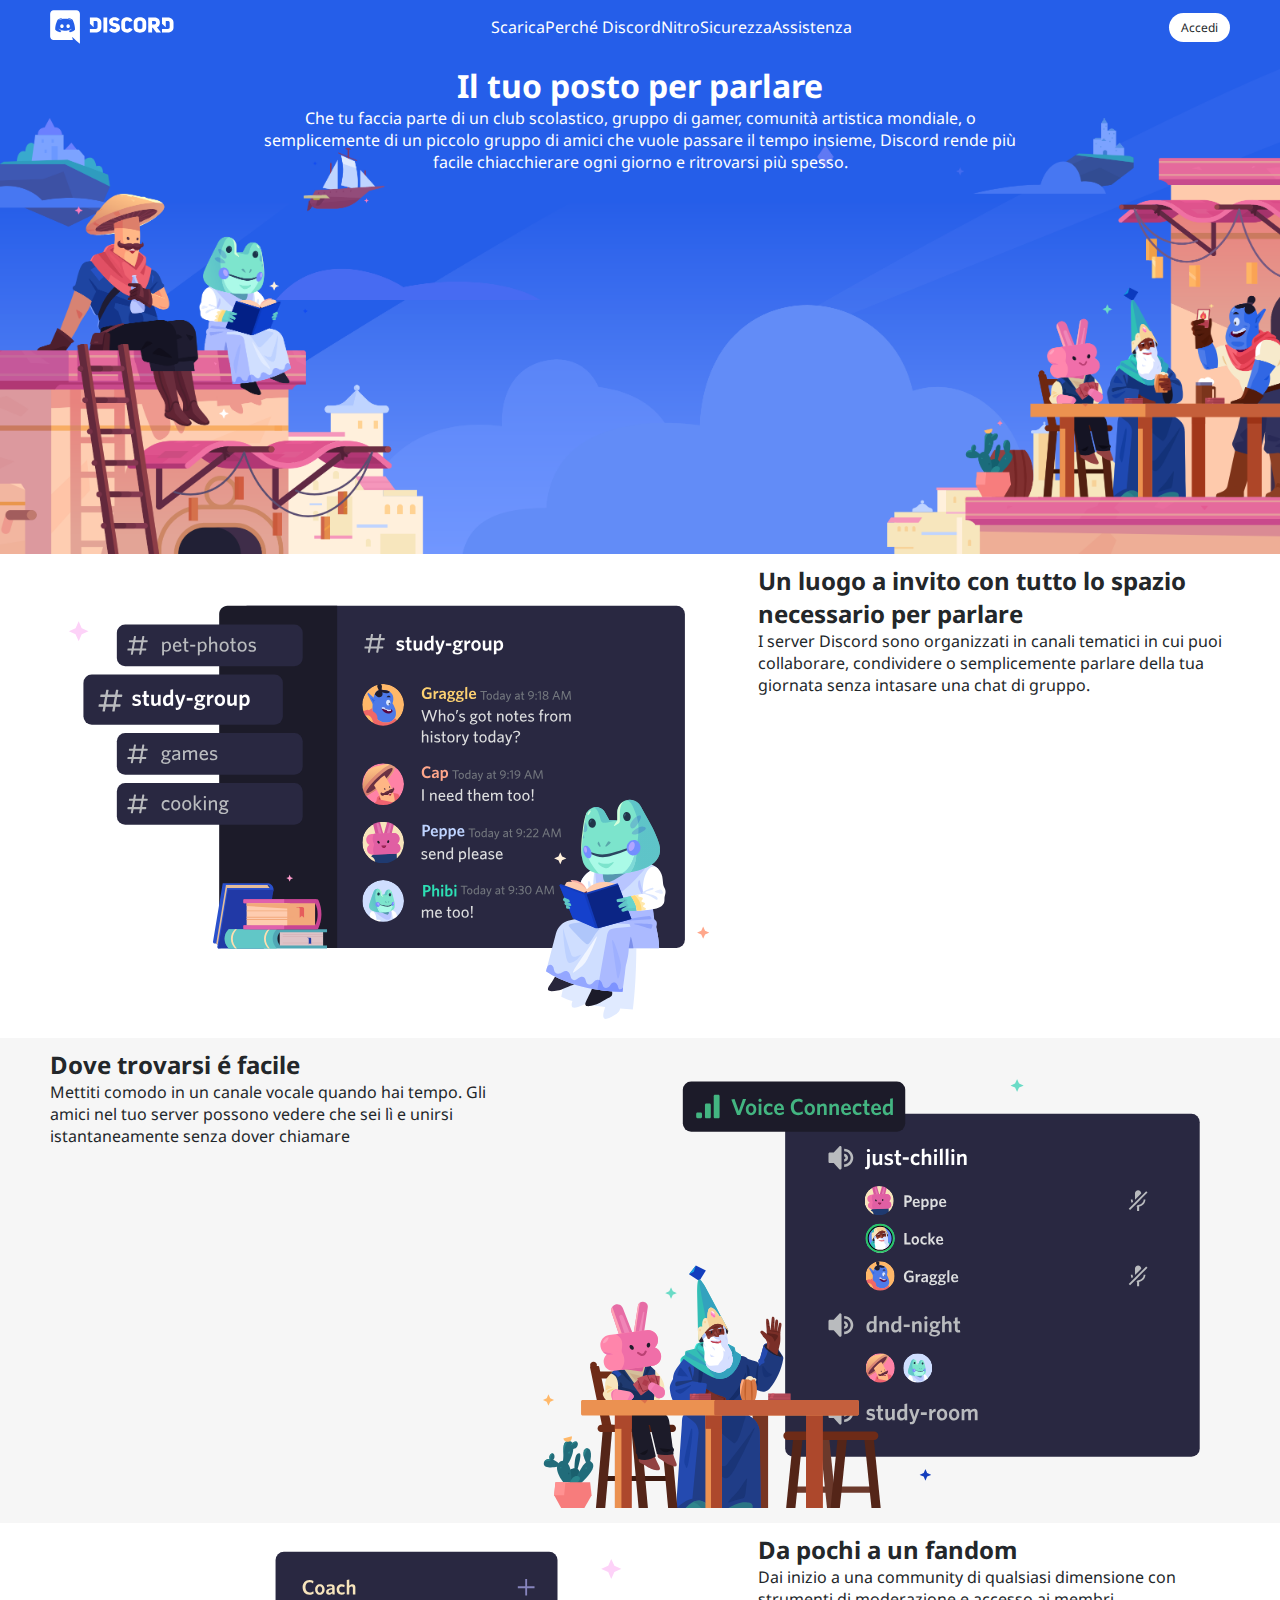
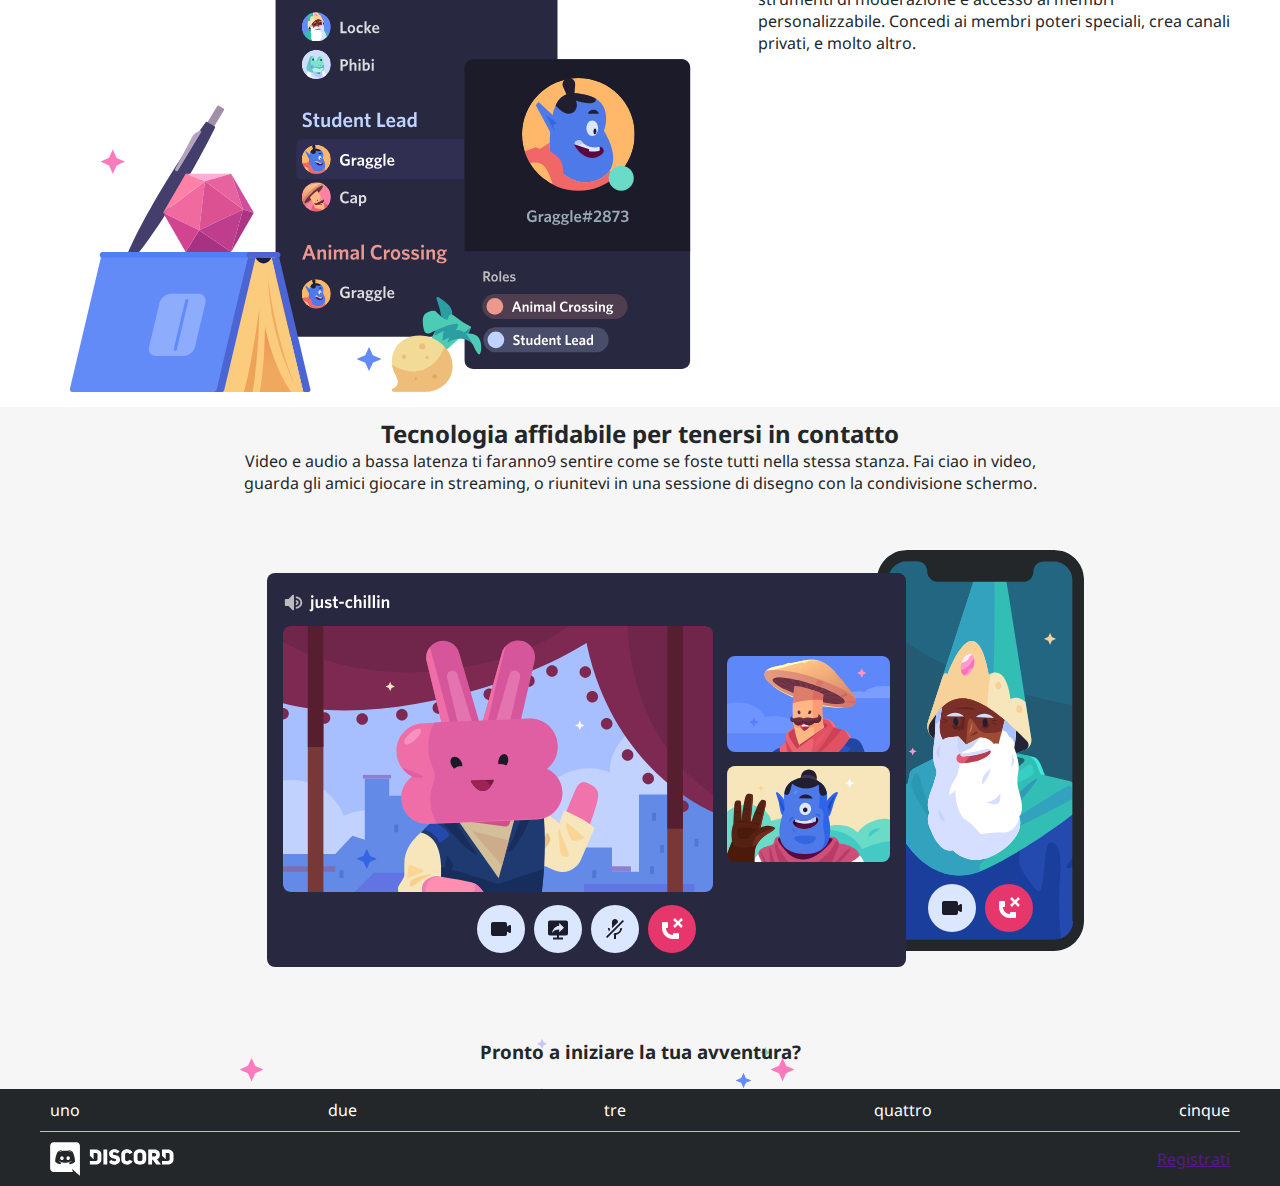
==== index.html @ a0ac1ced "update" ====
<!DOCTYPE html>
<html lang="en">

<head>
    <meta charset="UTF-8">
    <meta name="viewport" content="width=device-width, initial-scale=1.0">
    <link rel="stylesheet" href="">
    <link rel="preconnect" href="https://fonts.googleapis.com">
    <link rel="preconnect" href="https://fonts.gstatic.com" crossorigin>
    <link
        href="https://fonts.googleapis.com/css2?family=Noto+Sans:ital,wght@0,100;0,200;0,300;0,400;0,600;0,700;1,100;1,200;1,300;1,400;1,600;1,700&display=swap"
        rel="stylesheet">
    <link rel="stylesheet" href="https://cdnjs.cloudflare.com/ajax/libs/font-awesome/6.5.1/css/all.min.css"
        integrity="sha512-DTOQO9RWCH3ppGqcWaEA1BIZOC6xxalwEsw9c2QQeAIftl+Vegovlnee1c9QX4TctnWMn13TZye+giMm8e2LwA=="
        crossorigin="anonymous" referrerpolicy="no-referrer" />
    <link rel="stylesheet" href="css/style.css">
    <title>Discord</title>
</head>

<body>
    <header>
        <nav class="container d-flex space-between align-items-center">
            <img src="img/logo.svg" alt="Logo Discord">
            <ul class="d-flex">
                <li><a href="#">Scarica</a></li>
                <li><a href="#">Perché Discord</a></li>
                <li><a href="#">Nitro</a></li>
                <li><a href="#">Sicurezza</a></li>
                <li><a href="#">Assistenza</a></li>
            </ul>
            <a href="#" class="btn">Accedi</a>
        </nav>
        <div id="hero">
            <div class="container small-container">
                <h1>Il tuo posto per parlare</h1>
                <p>
                    Che tu faccia parte di un club scolastico, gruppo di gamer, comunità artistica mondiale, o
                    semplicemente di un piccolo gruppo di amici che vuole passare il tempo insieme, Discord rende più
                    facile chiacchierare ogni giorno e ritrovarsi più spesso.
                </p>
            </div>
        </div>
    </header>
    <main>
        <section id="feature">
            <div class="container d-flex">
                <div class="left">
                    <img src="img/item1.svg" alt="Feature">
                </div>
                <div class="right">
                    <h2>
                        Un luogo a invito con tutto lo spazio necessario per parlare
                    </h2>
                    <p>
                        I server Discord sono organizzati in canali tematici in cui puoi collaborare, condividere o
                        semplicemente parlare della tua giornata senza intasare una chat di gruppo.
                    </p>
                </div>
            </div>
        </section>
        <section id="channel" class="section-bg">
            <div class="container d-flex row-reverse">
                <div class="left">
                    <img src="img/item2.svg" alt="channel">
                </div>
                <div class="right">
                    <h2>
                        Dove trovarsi é facile
                    </h2>
                    <p>
                        Mettiti comodo in un canale vocale quando hai tempo. Gli amici nel tuo server possono vedere che
                        sei lì e unirsi istantaneamente senza dover chiamare
                    </p>
                </div>
            </div>
        </section>
        <section id="community">
            <div class="container d-flex">
                <div class="left">
                    <img src="img/item3.svg" alt="community">
                </div>
                <div class="right">
                    <h2>
                        Da pochi a un fandom
                    </h2>
                    <p>
                        Dai inizio a una community di qualsiasi dimensione con strumenti di moderazione e accesso ai
                        membri personalizzabile. Concedi ai membri poteri speciali, crea canali privati, e molto altro.
                    </p>
                </div>
            </div>
        </section>
        <section id="technology" class="section-bg">
            <div class="container">
                <div class="small-container">
                    <h2>
                        Tecnologia affidabile per tenersi in contatto
                    </h2>
                    <p>
                        Video e audio a bassa latenza ti faranno9 sentire come se foste tutti nella stessa stanza. Fai
                        ciao in video, guarda gli amici giocare in streaming, o riunitevi in una sessione di disegno con
                        la condivisione schermo.
                    </p>
                    <div class="small-container">
                        <img src="img/item4-big.svg" alt="technology">
                    </div>
                </div>
            </div>
        </section>
        <section id="call-to-action" class="section-bg">
            <div class="small-container">
                <h3 class="bg-stars">
                    Pronto a iniziare la tua avventura?
                </h3>
            </div>
        </section>
    </main>
    <footer>
        <div class="top container d-flex space-between">
            <div>uno</div>
            <div>due</div>
            <div>tre</div>
            <div>quattro</div>
            <div>cinque</div>
        </div>
        <div class="bottom container d-flex space-between align-items-center">
            <img src="img/logo.svg" alt="Logo Discord">
            <a href="">Registrati</a>
        </div>

    </footer>
</body>

</html>
---- css/style.css ----
/* Reset */
* {
    margin: 0;
    padding: 0;
    box-sizing: border-box;
}
ul {
    list-style: none;
}

/* general */
:root {
    --color-scondary: #ffffff;
	--color-primary: #23272a;
	--color-header-bg: #255ee9;
	--color-section-bg: #f6f6f6;
	--color-contrast: #aebbe7;
}
.debug {
    border: 2px solid black;
}
body {
    font-family: 'Noto Sans', sans-serif;
    background-color: var(--color-scondary);
    color: var(--color-primary);
}

/* header */
header {
    background-color: var(--color-header-bg);
    color: var(--color-scondary);
}
li a {
    color: var(--color-scondary);
    text-decoration: none;
}
#hero {
    background-image: url('../img/jumbo.png');
    min-height: 500px;
    background-size: cover;
}

/* main */
.section-bg {
    background-color: var(--color-section-bg);
}
.left {
    width: 60%;
}
.left img {
    width: 100%;
}
.right {
    width: 40%;
}
.bg-stars {
    background-image: url('../img/stars.svg');
    height: 50px;
    
}

/* footer */
footer {
    background-color: var(--color-primary);
    color: var(--color-scondary)
}
footer .top {
    border-bottom: 1px solid var(--color-contrast);
}

/* utility */
.container {
    max-width: 1200px;
    margin: 0 auto;
    padding: 10px;
}
.small-container {
    max-width: 800px;
    margin: 0 auto;
    text-align: center;
}
.d-flex {
    display: flex;
}
.row-reverse {
    flex-direction: row-reverse;
}
.space-between {
    justify-content: space-between;
}

.align-items-center {
    align-items: center;
    align-content: center;
}
a.btn {
    background-color: var(--color-scondary);
    padding: 6px 12px;
    border-radius: 20px;
    font-size: 12px;
    vertical-align: middle;
    text-decoration: none;
    color: var(--color-primary);
}
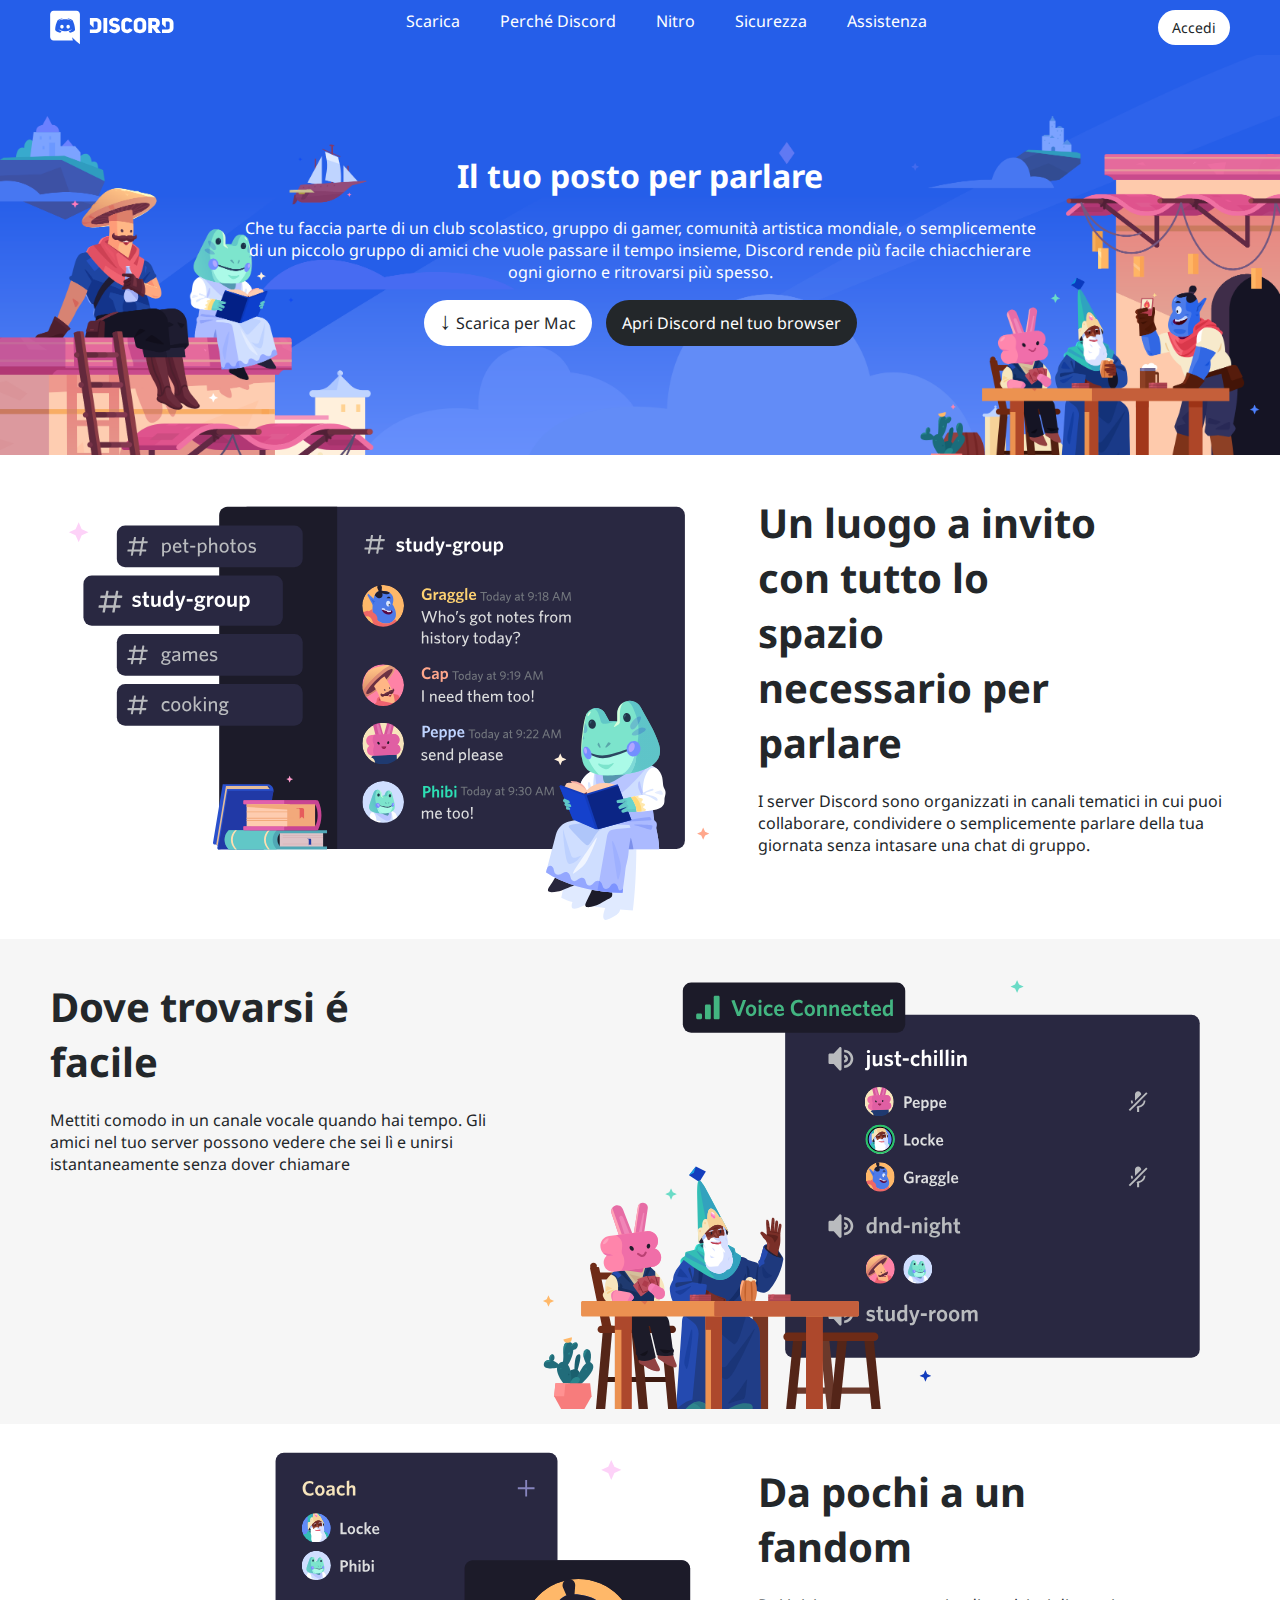
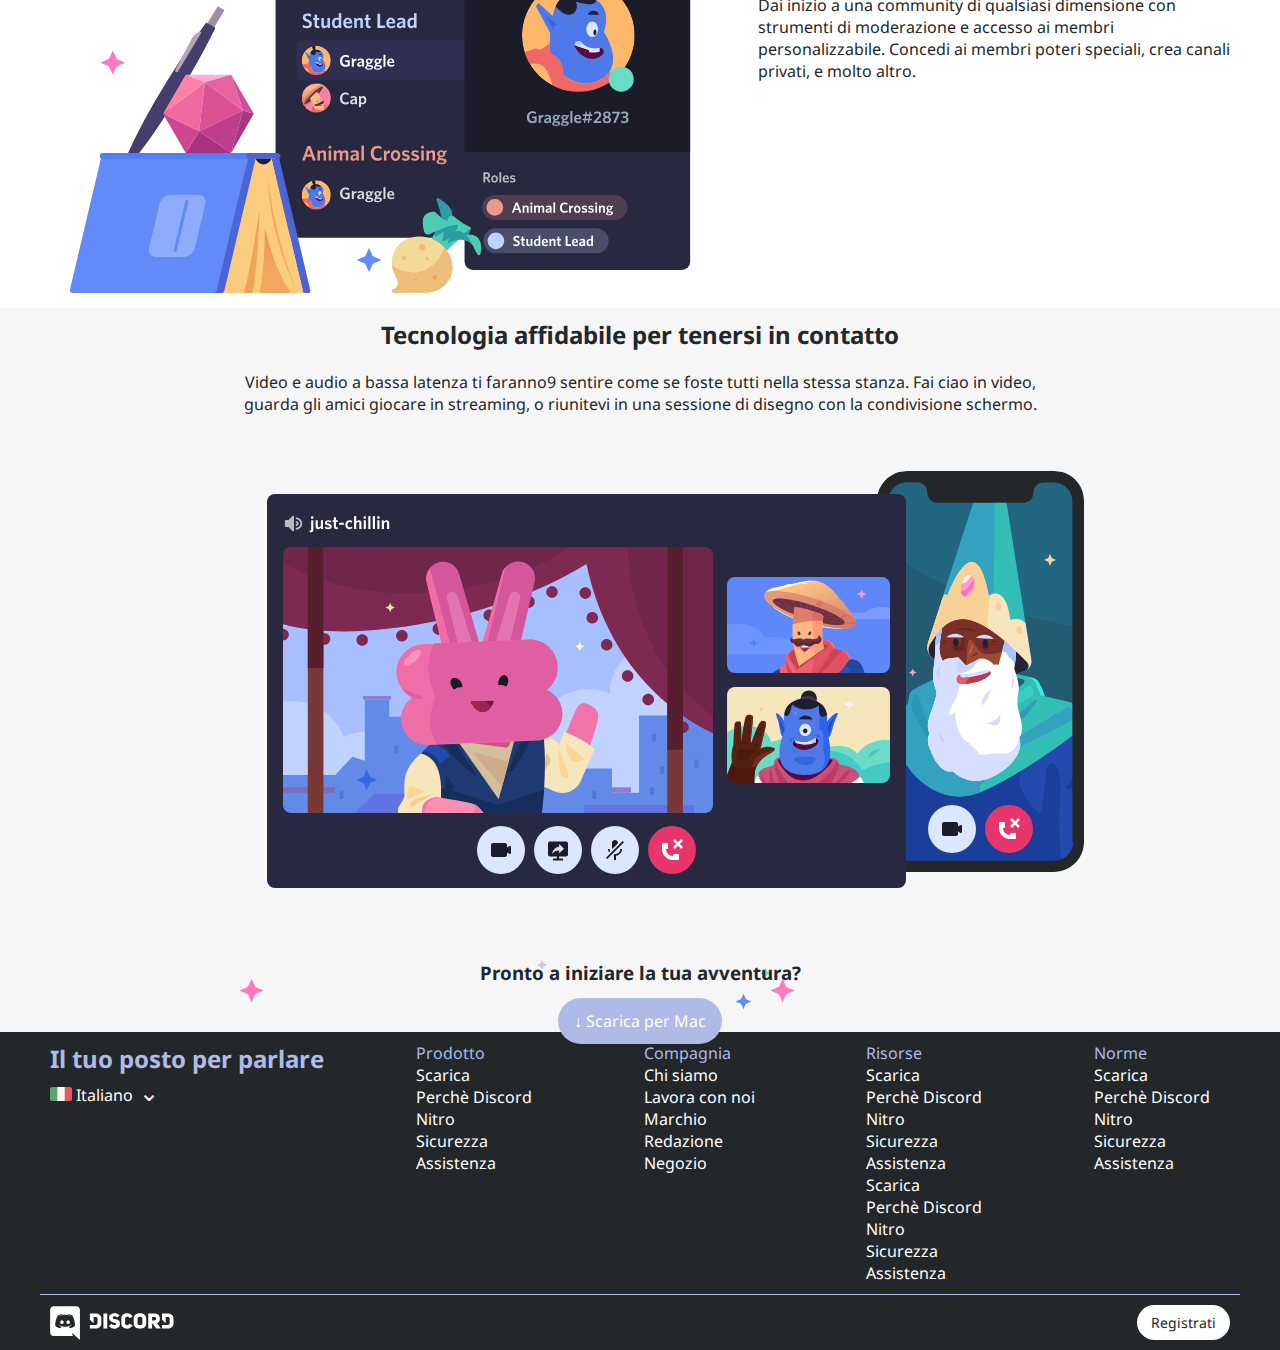
==== commit 9c8df8c7: "update" ====
--- a/index.html
+++ b/index.html
@@ -19,25 +19,39 @@
 
 <body>
     <header>
-        <nav class="container d-flex space-between align-items-center">
+        <nav class="container d-flex space-between">
             <img src="img/logo.svg" alt="Logo Discord">
             <ul class="d-flex">
-                <li><a href="#">Scarica</a></li>
-                <li><a href="#">Perché Discord</a></li>
-                <li><a href="#">Nitro</a></li>
-                <li><a href="#">Sicurezza</a></li>
-                <li><a href="#">Assistenza</a></li>
+                <li>
+                    <a href="#">Scarica</a>
+                </li>
+                <li>
+                    <a href="#">Perché Discord</a>
+                </li>
+                <li>
+                    <a href="#">Nitro</a>
+                </li>
+                <li>
+                    <a href="#">Sicurezza</a>
+                </li>
+                <li>
+                    <a href="#">Assistenza</a>
+                </li>
             </ul>
             <a href="#" class="btn">Accedi</a>
         </nav>
-        <div id="hero">
-            <div class="container small-container">
-                <h1>Il tuo posto per parlare</h1>
-                <p>
-                    Che tu faccia parte di un club scolastico, gruppo di gamer, comunità artistica mondiale, o
-                    semplicemente di un piccolo gruppo di amici che vuole passare il tempo insieme, Discord rende più
-                    facile chiacchierare ogni giorno e ritrovarsi più spesso.
-                </p>
+        <div id="hero" class="d-flex">
+            <div class="small-container align-items-center">
+                    <h1>Il tuo posto per parlare</h1>
+                    <p>
+                        Che tu faccia parte di un club scolastico, gruppo di gamer, comunità artistica mondiale, o
+                        semplicemente di un piccolo gruppo di amici che vuole passare il tempo insieme, Discord rende più
+                        facile chiacchierare ogni giorno e ritrovarsi più spesso.
+                    </p>
+                    <div class="d-pad">
+                        <a href="#" class="left-btn"> Scarica per Mac</a>
+                        <a href="#" class="right-btn">Apri Discord nel tuo browser</a>            
+                    </div>
             </div>
         </div>
     </header>
@@ -112,20 +126,125 @@
                 <h3 class="bg-stars">
                     Pronto a iniziare la tua avventura?
                 </h3>
+                <a href="#" class="bottom-btn"> Scarica per Mac</a>
             </div>
         </section>
     </main>
     <footer>
         <div class="top container d-flex space-between">
-            <div>uno</div>
-            <div>due</div>
-            <div>tre</div>
-            <div>quattro</div>
-            <div>cinque</div>
+            <div>
+                <h2 class="color-contrast">
+                    Il tuo posto per parlare
+                </h2>
+                    <img class="flag" src="img/ita.png" alt="Italian flag">
+                    <span id="list">Italiano</span>      
+            </div>
+            <div>
+                <ul>
+                    <li>
+                        <a class="color-contrast" href="#">Prodotto</a>
+                    </li>
+                    <li>
+                        <a href="#">Scarica</a>
+                    </li>
+                    <li>
+                        <a href="#">Perchè Discord</a>
+                    </li>
+                    <li>
+                        <a href="#">Nitro</a>
+                    </li>
+                    <li>
+                        <a href="#">Sicurezza</a>
+                    </li>
+                    <li>
+                        <a href="#">Assistenza</a>
+                    </li>
+                </ul>
+            </div>
+            <div>
+                <ul>
+                    <li>
+                        <a class="color-contrast" href="#">Compagnia</a>
+                    </li>
+                    <li>
+                        <a href="#">Chi siamo</a>
+                    </li>
+                    <li>
+                        <a href="#">Lavora con noi</a>
+                    </li>
+                    <li>
+                        <a href="#">Marchio</a>
+                    </li>
+                    <li>
+                        <a href="#">Redazione</a>
+                    </li>
+                    <li>
+                        <a href="#">Negozio</a>
+                    </li>
+                </ul>
+            </div>
+            <div>
+                <ul>
+                    <li>
+                        <a class="color-contrast" href="#">Risorse</a>
+                    </li>
+                    <li>
+                        <a href="#">Scarica</a>
+                    </li>
+                    <li>
+                        <a href="#">Perchè Discord</a>
+                    </li>
+                    <li>
+                        <a href="#">Nitro</a>
+                    </li>
+                    <li>
+                        <a href="#">Sicurezza</a>
+                    </li>
+                    <li>
+                        <a href="#">Assistenza</a>
+                    </li>
+                    <li>
+                        <a href="#">Scarica</a>
+                    </li>
+                    <li>
+                        <a href="#">Perchè Discord</a>
+                    </li>
+                    <li>
+                        <a href="#">Nitro</a>
+                    </li>
+                    <li>
+                        <a href="#">Sicurezza</a>
+                    </li>
+                    <li>
+                        <a href="#">Assistenza</a>
+                    </li>
+                </ul>
+            </div>
+            <div>
+                <ul>
+                    <li>
+                        <a class="color-contrast" href="#">Norme</a>
+                    </li>
+                    <li>
+                        <a href="#">Scarica</a>
+                    </li>
+                    <li>
+                        <a href="#">Perchè Discord</a>
+                    </li>
+                    <li>
+                        <a href="#">Nitro</a>
+                    </li>
+                    <li>
+                        <a href="#">Sicurezza</a>
+                    </li>
+                    <li>
+                        <a href="#">Assistenza</a>
+                    </li>
+            </div>
         </div>
         <div class="bottom container d-flex space-between align-items-center">
             <img src="img/logo.svg" alt="Logo Discord">
-            <a href="">Registrati</a>
+            <a href="#" class="btn">Registrati</a>
         </div>
 
     </footer>
--- a/css/style.css
+++ b/css/style.css
@@ -33,11 +33,15 @@
 li a {
     color: var(--color-scondary);
     text-decoration: none;
+    padding: 0 20px;
 }
 #hero {
     background-image: url('../img/jumbo.png');
-    min-height: 500px;
+    min-height: 400px;
     background-size: cover;
+}
+p {
+    padding-top: 20px;
 }
 
 /* main */
@@ -53,10 +57,16 @@
 .right {
     width: 40%;
 }
+.right h2 {
+    font-size: 40px;
+    padding: 30px 130px 0 0;
+}
+.right h2 p {
+    padding: 30px 130px 0 0;
+}
 .bg-stars {
     background-image: url('../img/stars.svg');
-    height: 50px;
-    
+    height: 50px;    
 }
 
 /* footer */
@@ -66,6 +76,14 @@
 }
 footer .top {
     border-bottom: 1px solid var(--color-contrast);
+}
+#list:after {
+    content: ' \2304';
+    font-size: 24px;
+}
+.flag {
+    height: 14px;
+    width: 22px;
 }
 
 /* utility */
@@ -88,17 +106,59 @@
 .space-between {
     justify-content: space-between;
 }
-
 .align-items-center {
     align-items: center;
     align-content: center;
 }
 a.btn {
     background-color: var(--color-scondary);
-    padding: 6px 12px;
-    border-radius: 20px;
-    font-size: 12px;
+    color: var(--color-primary);
+    padding: 8px 14px;
+    border-radius: 18px;
+    font-size: 14px;
     vertical-align: middle;
     text-decoration: none;
+}
+a.left-btn {
+    background-color: var(--color-scondary);
     color: var(--color-primary);
+    padding: 12px 16px;
+    border-radius: 24px;
+    text-decoration: none;   
+}
+.left-btn::before {
+    content: ' \2193';
+    font-size: 24px;
+  }
+a.right-btn {
+    background-color: var(--color-primary);
+    color: var(--color-scondary);
+    padding: 12px 16px;
+    border-radius: 24px;
+    text-decoration: none;
+}
+a.left-btn, a.right-btn {
+    margin: 0 5px;
+}
+a.bottom-btn {
+    background-color: var(--color-contrast);
+    color: var(--color-scondary);
+    padding: 12px 16px;
+    border-radius: 24px;
+    text-decoration: none;
+}
+.bottom-btn::before {
+    content: ' \2193';
+  }
+.d-pad {
+    padding: 20px;
+}
+.bottom-margin {
+    margin-bottom: 20px;
+}
+.color-contrast {
+    color: var(--color-contrast);
+}
+.bg-color-contrast {
+    background-color: var(--color-contrast);
 }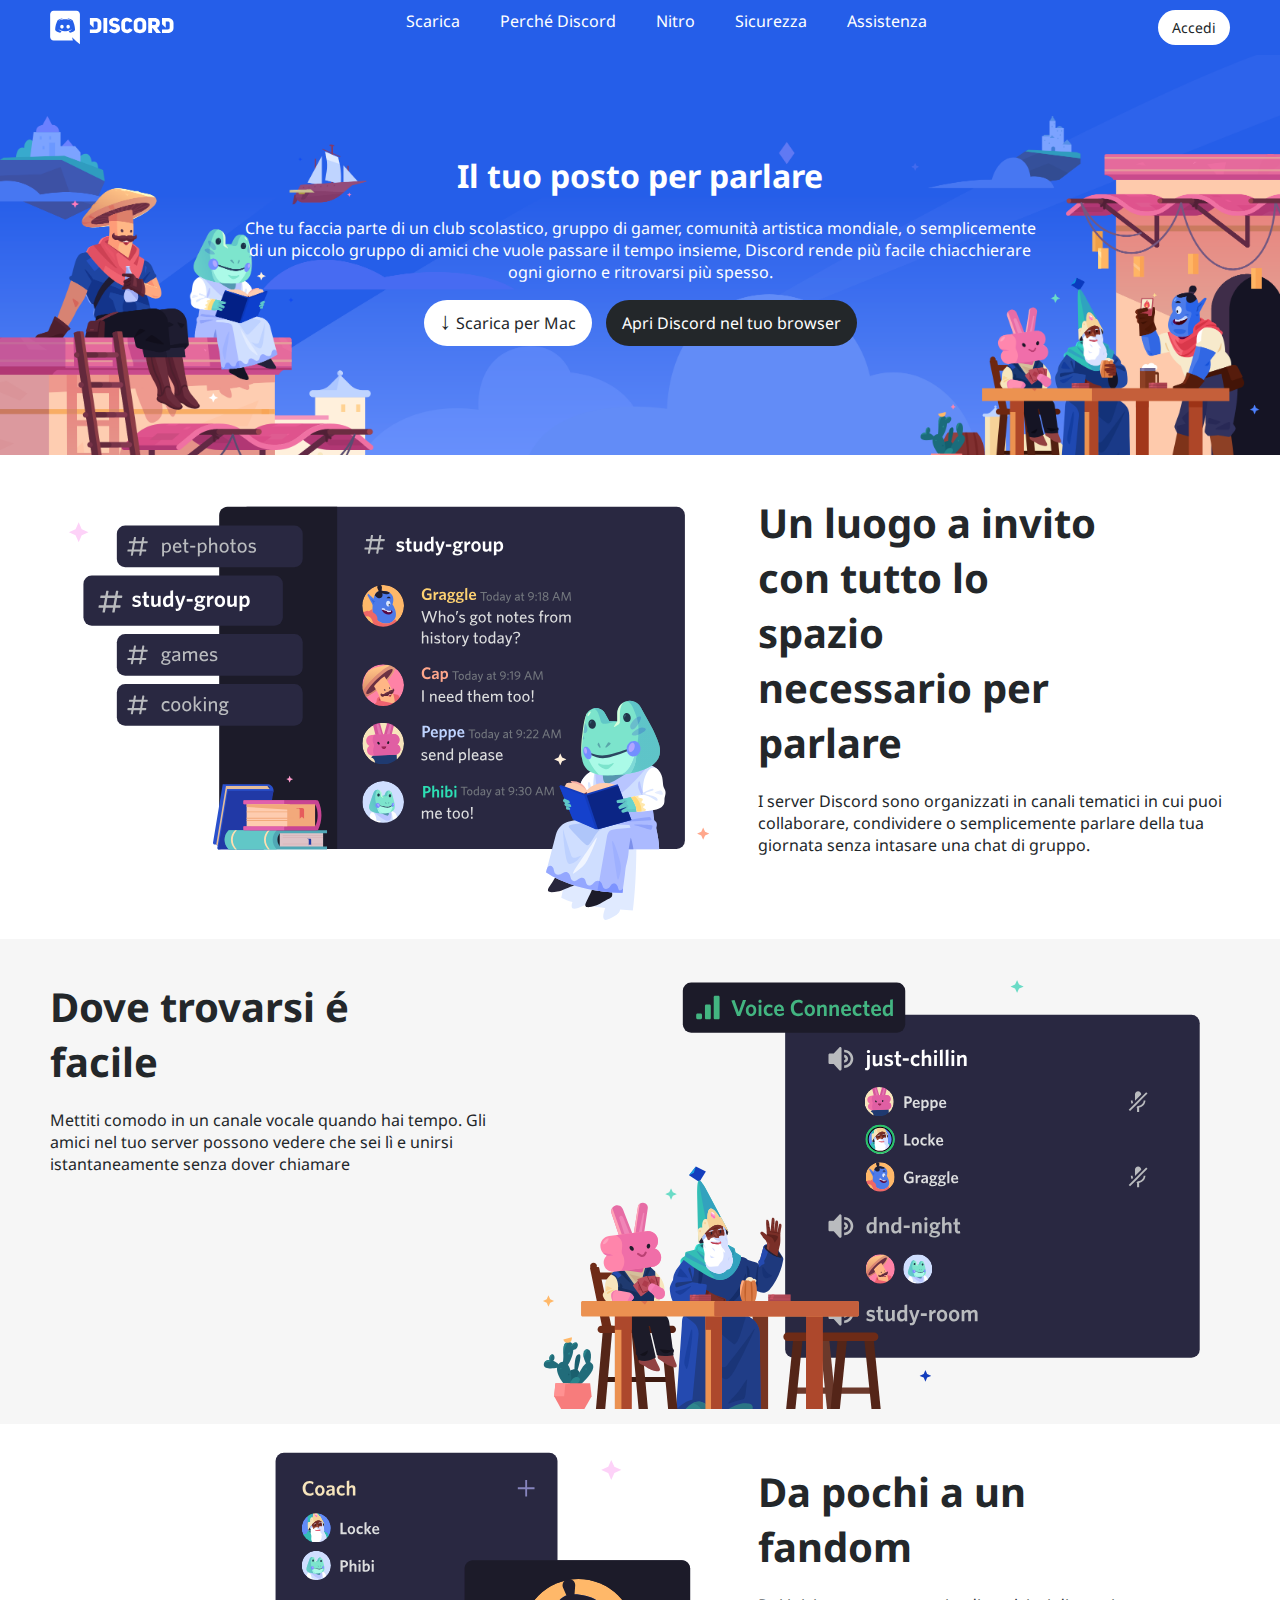
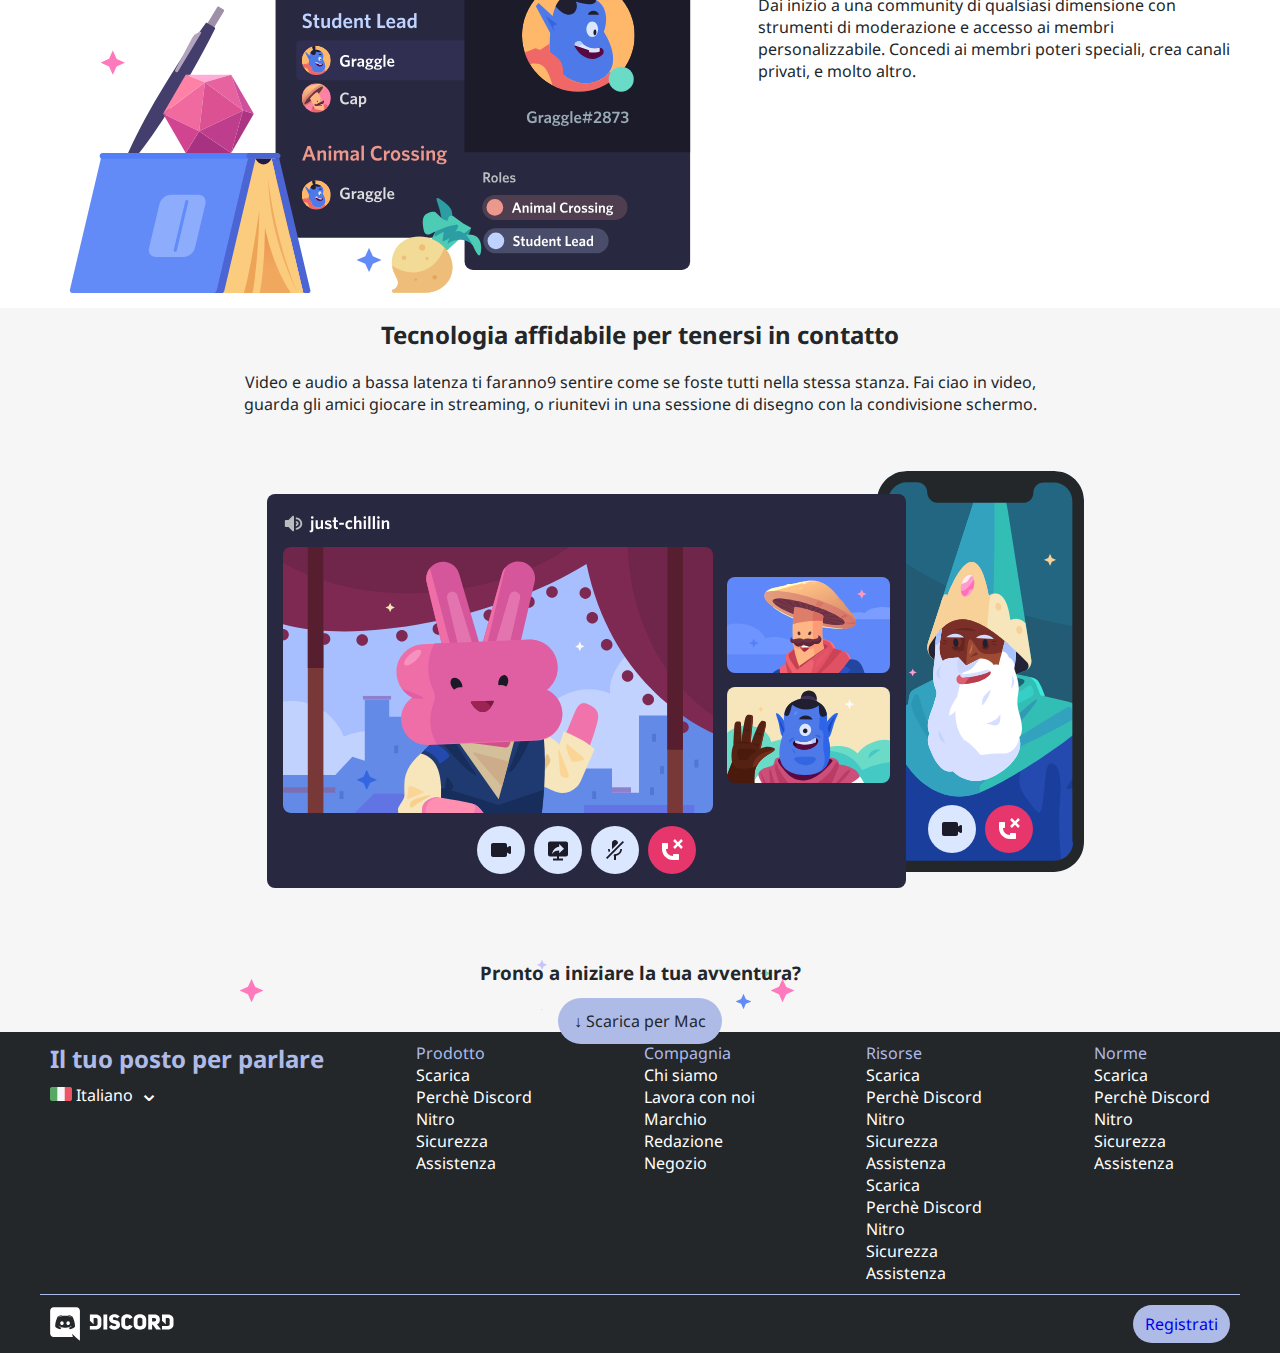
==== commit ecd01662: "update" ====
--- a/index.html
+++ b/index.html
@@ -244,7 +244,7 @@
         </div>
         <div class="bottom container d-flex space-between align-items-center">
             <img src="img/logo.svg" alt="Logo Discord">
-            <a href="#" class="btn">Registrati</a>
+            <a href="#" class="btn-bottom-right">Registrati</a>
         </div>
 
     </footer>
--- a/css/style.css
+++ b/css/style.css
@@ -10,7 +10,7 @@
 
 /* general */
 :root {
-    --color-scondary: #ffffff;
+    --color-secondary: #ffffff;
 	--color-primary: #23272a;
 	--color-header-bg: #255ee9;
 	--color-section-bg: #f6f6f6;
@@ -21,17 +21,17 @@
 }
 body {
     font-family: 'Noto Sans', sans-serif;
-    background-color: var(--color-scondary);
+    background-color: var(--color-secondary);
     color: var(--color-primary);
 }
 
 /* header */
 header {
     background-color: var(--color-header-bg);
-    color: var(--color-scondary);
+    color: var(--color-secondary);
 }
 li a {
-    color: var(--color-scondary);
+    color: var(--color-secondary);
     text-decoration: none;
     padding: 0 20px;
 }
@@ -72,7 +72,7 @@
 /* footer */
 footer {
     background-color: var(--color-primary);
-    color: var(--color-scondary)
+    color: var(--color-secondary)
 }
 footer .top {
     border-bottom: 1px solid var(--color-contrast);
@@ -111,16 +111,15 @@
     align-content: center;
 }
 a.btn {
-    background-color: var(--color-scondary);
+    background-color: var(--color-secondary);
     color: var(--color-primary);
     padding: 8px 14px;
     border-radius: 18px;
     font-size: 14px;
-    vertical-align: middle;
     text-decoration: none;
 }
 a.left-btn {
-    background-color: var(--color-scondary);
+    background-color: var(--color-secondary);
     color: var(--color-primary);
     padding: 12px 16px;
     border-radius: 24px;
@@ -153,12 +152,12 @@
 .d-pad {
     padding: 20px;
 }
-.bottom-margin {
-    margin-bottom: 20px;
-}
 .color-contrast {
     color: var(--color-contrast);
 }
-.bg-color-contrast {
+.btn-bottom-right {
     background-color: var(--color-contrast);
-}+    padding: 8px 12px;
+    border-radius: 20px;
+    text-decoration: none;
+}
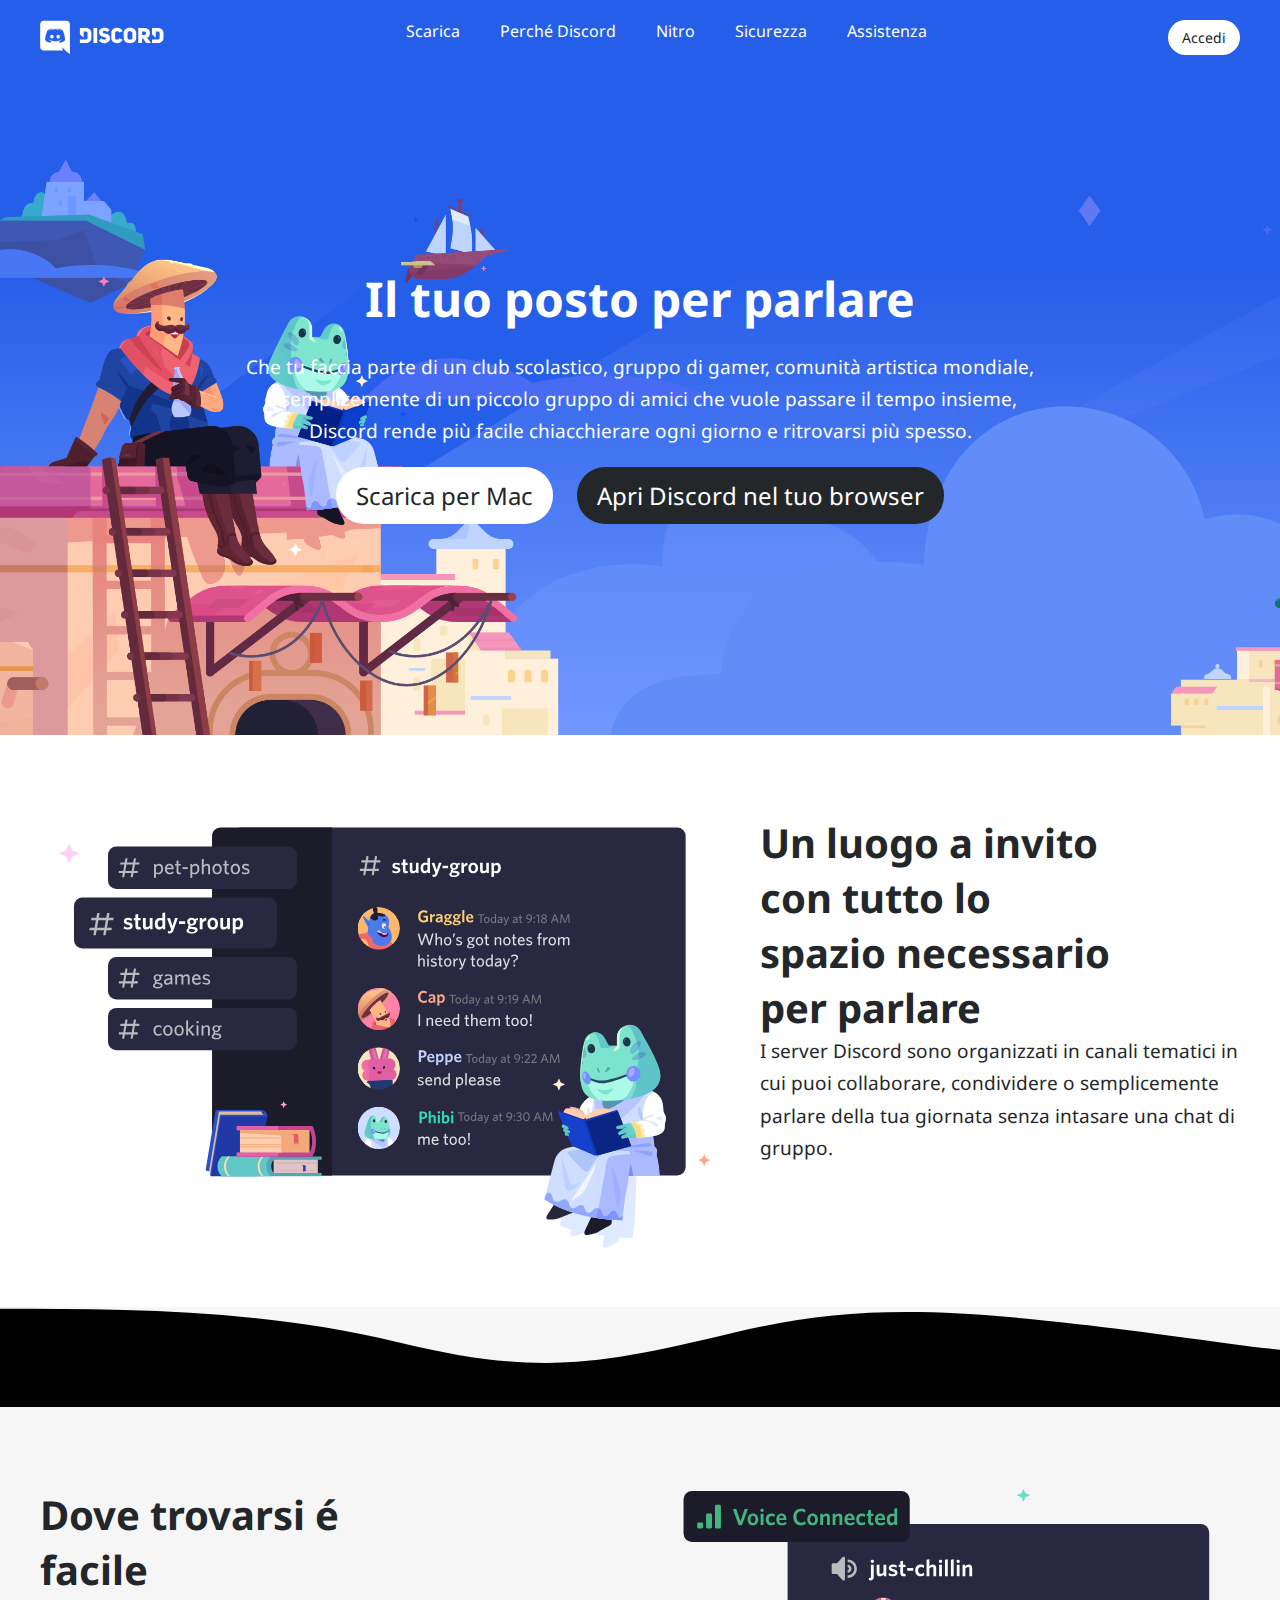
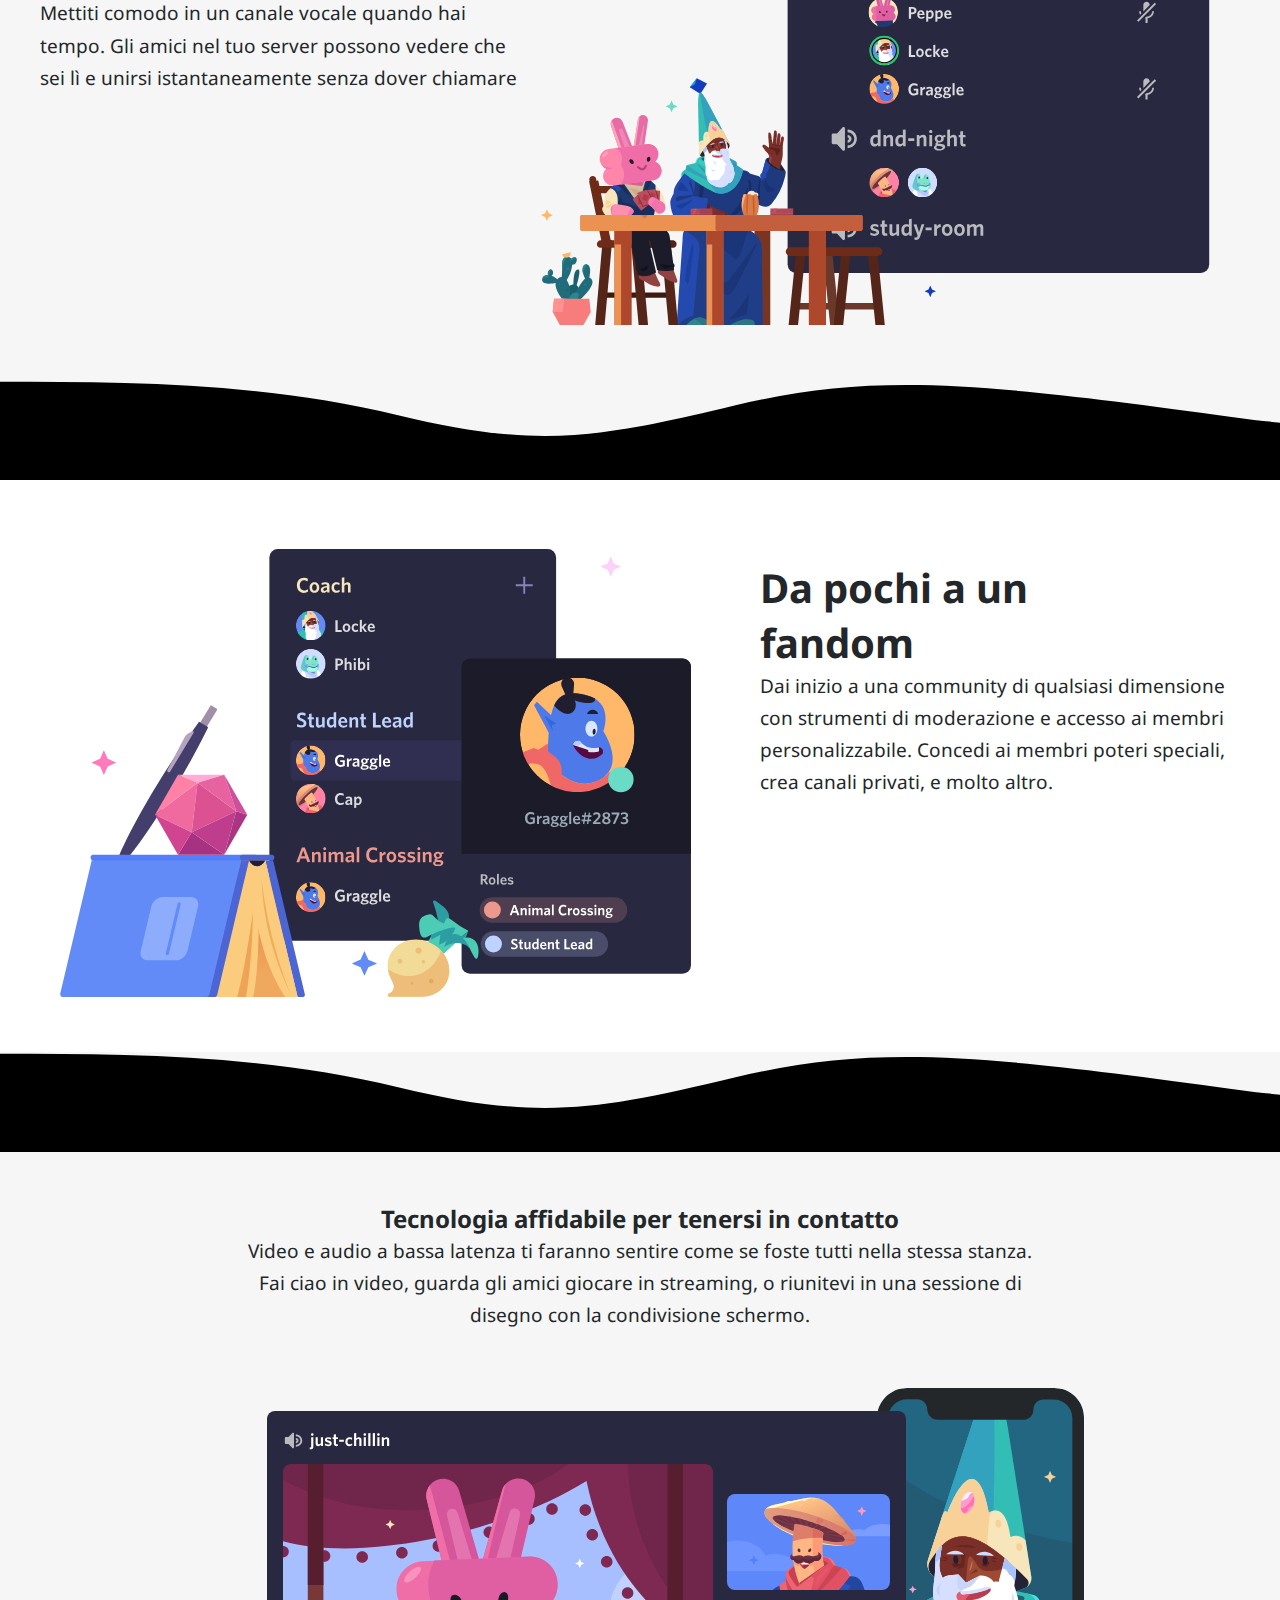
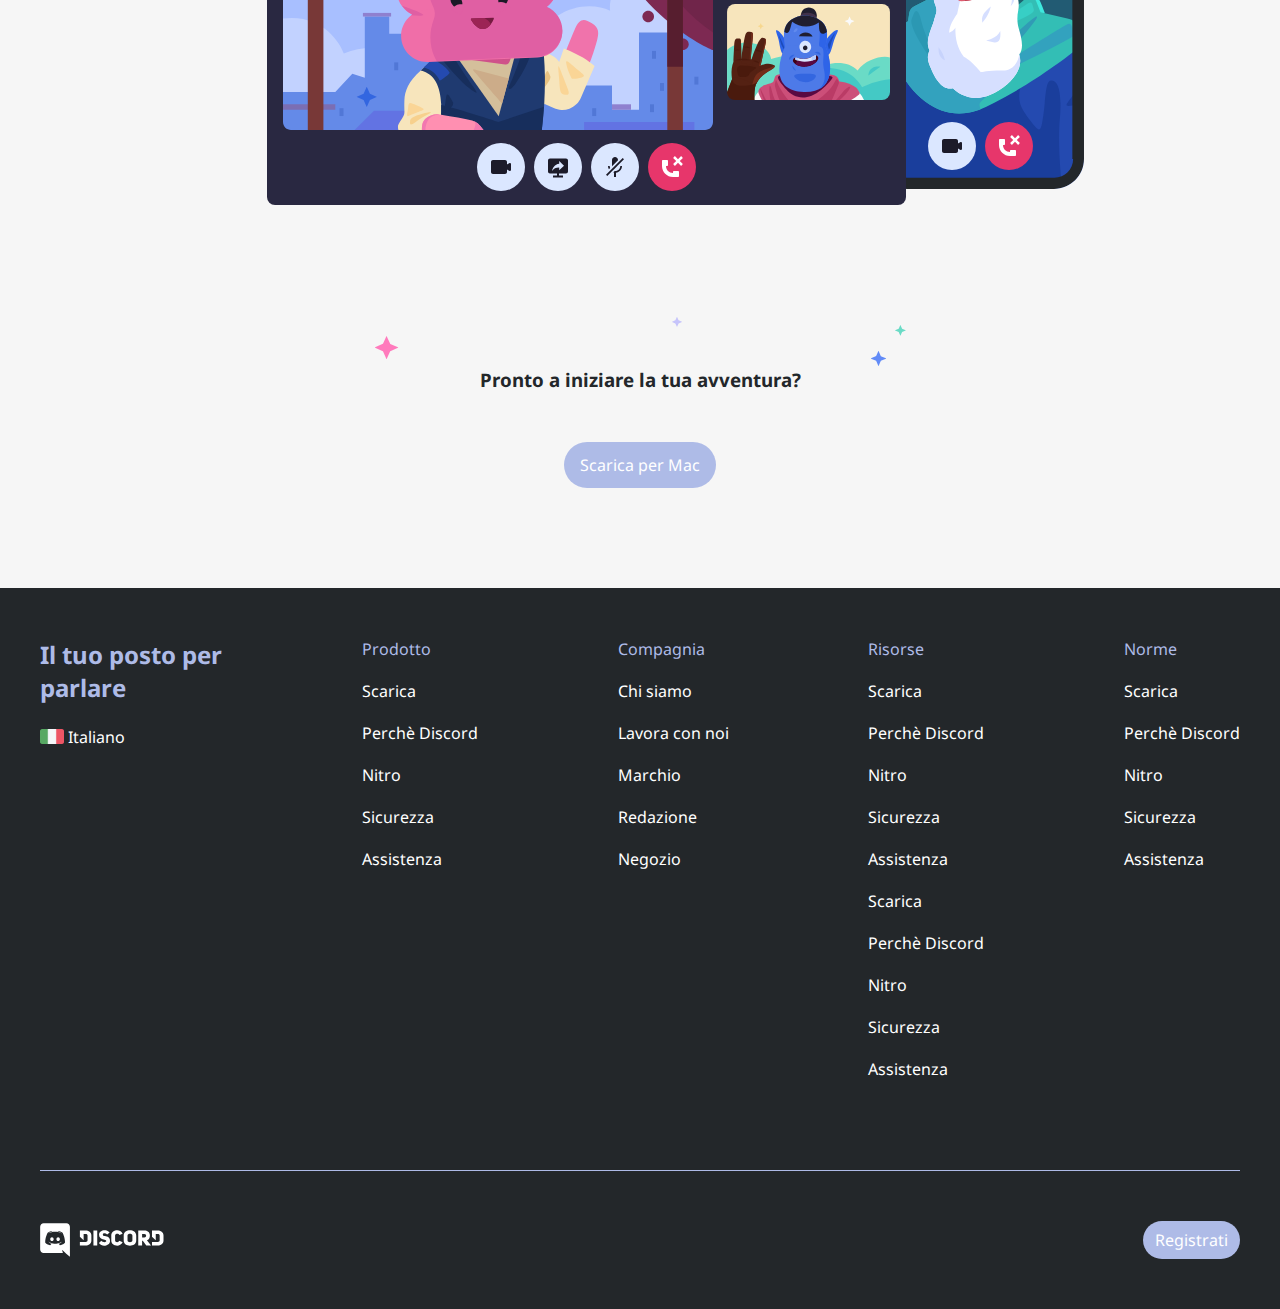
==== commit e48e521f: "update" ====
--- a/index.html
+++ b/index.html
@@ -22,38 +22,28 @@
         <nav class="container d-flex space-between">
             <img src="img/logo.svg" alt="Logo Discord">
             <ul class="d-flex">
-                <li>
-                    <a href="#">Scarica</a>
-                </li>
-                <li>
-                    <a href="#">Perché Discord</a>
-                </li>
-                <li>
-                    <a href="#">Nitro</a>
-                </li>
-                <li>
-                    <a href="#">Sicurezza</a>
-                </li>
-                <li>
-                    <a href="#">Assistenza</a>
-                </li>
+                <li><a href="#">Scarica</a></li>
+                <li><a href="#">Perché Discord</a></li>
+                <li><a href="#">Nitro</a></li>
+                <li><a href="#">Sicurezza</a></li>
+                <li><a href="#">Assistenza</a></li>
             </ul>
             <a href="#" class="btn">Accedi</a>
         </nav>
-        <div id="hero" class="d-flex">
-            <div class="small-container align-items-center">
-                    <h1>Il tuo posto per parlare</h1>
-                    <p>
+            <div id="hero" class="d-flex align-items-center">
+                <div class="small-container">
+                    <h1 class="d-pad-bottom">Il tuo posto per parlare</h1>
+                    <p class="d-pad-bottom d-pad">
                         Che tu faccia parte di un club scolastico, gruppo di gamer, comunità artistica mondiale, o
                         semplicemente di un piccolo gruppo di amici che vuole passare il tempo insieme, Discord rende più
                         facile chiacchierare ogni giorno e ritrovarsi più spesso.
                     </p>
-                    <div class="d-pad">
-                        <a href="#" class="left-btn"> Scarica per Mac</a>
+                    <div class="d-pad-bottom">
+                        <a href="#" class="left-btn"><i class="fa-solid fa-arrow-down-long"></i> Scarica per Mac</a>
                         <a href="#" class="right-btn">Apri Discord nel tuo browser</a>            
                     </div>
+                </div>
             </div>
-        </div>
     </header>
     <main>
         <section id="feature">
@@ -72,6 +62,7 @@
                 </div>
             </div>
         </section>
+        <div class="wave"></div>
         <section id="channel" class="section-bg">
             <div class="container d-flex row-reverse">
                 <div class="left">
@@ -88,6 +79,7 @@
                 </div>
             </div>
         </section>
+        <div class="wave"></div>
         <section id="community">
             <div class="container d-flex">
                 <div class="left">
@@ -104,6 +96,7 @@
                 </div>
             </div>
         </section>
+        <div class="wave"></div>
         <section id="technology" class="section-bg">
             <div class="container">
                 <div class="small-container">
@@ -111,7 +104,7 @@
                         Tecnologia affidabile per tenersi in contatto
                     </h2>
                     <p>
-                        Video e audio a bassa latenza ti faranno9 sentire come se foste tutti nella stessa stanza. Fai
+                        Video e audio a bassa latenza ti faranno sentire come se foste tutti nella stessa stanza. Fai
                         ciao in video, guarda gli amici giocare in streaming, o riunitevi in una sessione di disegno con
                         la condivisione schermo.
                     </p>
@@ -126,120 +119,71 @@
                 <h3 class="bg-stars">
                     Pronto a iniziare la tua avventura?
                 </h3>
-                <a href="#" class="bottom-btn"> Scarica per Mac</a>
+                <a href="#" class="bottom-btn"><i class="fa-solid fa-arrow-down-long" id="white-down-arrow"></i> Scarica per Mac</a>
             </div>
         </section>
     </main>
     <footer>
         <div class="top container d-flex space-between">
             <div>
-                <h2 class="color-contrast">
-                    Il tuo posto per parlare
-                </h2>
-                    <img class="flag" src="img/ita.png" alt="Italian flag">
-                    <span id="list">Italiano</span>      
+                <h2 class="color-contrast">Il tuo posto per<br>parlare</h2>
+                <div>
+                    <img class="flag v-align" src="img/ita.png" alt="Italian flag">
+                    <span class="v-align">Italiano</span>
+                    <i class="fa-solid fa-angle-down v-align"></i>
+                </div>
+                <div>
+                    <i class="fa-brands fa-square-x-twitter"></i>
+                    <i class="fa-brands fa-instagram"></i>
+                    <i class="fa-brands fa-square-facebook"></i>
+                    <i class="fa-brands fa-youtube"></i>
+                </div>
+
             </div>
             <div>
-                <ul>
-                    <li>
-                        <a class="color-contrast" href="#">Prodotto</a>
-                    </li>
-                    <li>
-                        <a href="#">Scarica</a>
-                    </li>
-                    <li>
-                        <a href="#">Perchè Discord</a>
-                    </li>
-                    <li>
-                        <a href="#">Nitro</a>
-                    </li>
-                    <li>
-                        <a href="#">Sicurezza</a>
-                    </li>
-                    <li>
-                        <a href="#">Assistenza</a>
-                    </li>
+                <ul class="d-pad-bottom">
+                    <li class="d-pad-bottom"><a class="color-contrast" href="#">Prodotto</a></li>
+                    <li class="d-pad-bottom"><a href="#">Scarica</a></li>
+                    <li class="d-pad-bottom"><a href="#">Perchè Discord</a></li>
+                    <li class="d-pad-bottom"><a href="#">Nitro</a></li>
+                    <li class="d-pad-bottom"><a href="#">Sicurezza</a></li>
+                    <li class="d-pad-bottom"><a href="#">Assistenza</a></li>
                 </ul>
             </div>
             <div>
                 <ul>
-                    <li>
-                        <a class="color-contrast" href="#">Compagnia</a>
-                    </li>
-                    <li>
-                        <a href="#">Chi siamo</a>
-                    </li>
-                    <li>
-                        <a href="#">Lavora con noi</a>
-                    </li>
-                    <li>
-                        <a href="#">Marchio</a>
-                    </li>
-                    <li>
-                        <a href="#">Redazione</a>
-                    </li>
-                    <li>
-                        <a href="#">Negozio</a>
-                    </li>
+                    <li class="d-pad-bottom"><a class="color-contrast" href="#">Compagnia</a></li>
+                    <li class="d-pad-bottom"><a href="#">Chi siamo</a></li>
+                    <li class="d-pad-bottom"><a href="#">Lavora con noi</a></li>
+                    <li class="d-pad-bottom"><a href="#">Marchio</a></li>
+                    <li class="d-pad-bottom"><a href="#">Redazione</a></li>
+                    <li class="d-pad-bottom"><a href="#">Negozio</a></li>
                 </ul>
             </div>
             <div>
                 <ul>
-                    <li>
-                        <a class="color-contrast" href="#">Risorse</a>
-                    </li>
-                    <li>
-                        <a href="#">Scarica</a>
-                    </li>
-                    <li>
-                        <a href="#">Perchè Discord</a>
-                    </li>
-                    <li>
-                        <a href="#">Nitro</a>
-                    </li>
-                    <li>
-                        <a href="#">Sicurezza</a>
-                    </li>
-                    <li>
-                        <a href="#">Assistenza</a>
-                    </li>
-                    <li>
-                        <a href="#">Scarica</a>
-                    </li>
-                    <li>
-                        <a href="#">Perchè Discord</a>
-                    </li>
-                    <li>
-                        <a href="#">Nitro</a>
-                    </li>
-                    <li>
-                        <a href="#">Sicurezza</a>
-                    </li>
-                    <li>
-                        <a href="#">Assistenza</a>
-                    </li>
+                    <li class="d-pad-bottom"><a class="color-contrast" href="#">Risorse</a></li>
+                    <li class="d-pad-bottom"><a href="#">Scarica</a></li>
+                    <li class="d-pad-bottom"><a href="#">Perchè Discord</a></li>
+                    <li class="d-pad-bottom"><a href="#">Nitro</a></li>
+                    <li class="d-pad-bottom"><a href="#">Sicurezza</a> </li>
+                    <li class="d-pad-bottom"><a href="#">Assistenza</a></li>
+                    <li class="d-pad-bottom"><a href="#">Scarica</a></li>
+                    <li class="d-pad-bottom"><a href="#">Perchè Discord</a></li>
+                    <li class="d-pad-bottom"><a href="#">Nitro</a></li>
+                    <li class="d-pad-bottom"><a href="#">Sicurezza</a></li>
+                    <li class="d-pad-bottom"><a href="#">Assistenza</a></li>
                 </ul>
             </div>
             <div>
                 <ul>
-                    <li>
-                        <a class="color-contrast" href="#">Norme</a>
-                    </li>
-                    <li>
-                        <a href="#">Scarica</a>
-                    </li>
-                    <li>
-                        <a href="#">Perchè Discord</a>
-                    </li>
-                    <li>
-                        <a href="#">Nitro</a>
-                    </li>
-                    <li>
-                        <a href="#">Sicurezza</a>
-                    </li>
-                    <li>
-                        <a href="#">Assistenza</a>
-                    </li>
+                    <li class="d-pad-bottom"><a class="color-contrast" href="#">Norme</a></li>
+                    <li class="d-pad-bottom"><a href="#">Scarica</a></li>
+                    <li class="d-pad-bottom"><a href="#">Perchè Discord</a></li>
+                    <li class="d-pad-bottom"><a href="#">Nitro</a></li><li>
+                    <li class="d-pad-bottom"><a href="#">Sicurezza</a></li>
+                    <li class="d-pad-bottom"><a href="#">Assistenza</a></li>
+                </ul>
             </div>
         </div>
         <div class="bottom container d-flex space-between align-items-center">
--- a/css/style.css
+++ b/css/style.css
@@ -33,17 +33,28 @@
 li a {
     color: var(--color-secondary);
     text-decoration: none;
+}
+li a:hover {
+    text-decoration: underline;
+}
+nav li {
     padding: 0 20px;
 }
 #hero {
     background-image: url('../img/jumbo.png');
-    min-height: 400px;
+    min-height: 660px;
     background-size: cover;
 }
+h1 {
+    font-size: 3em;
+}
 p {
-    padding-top: 20px;
+    font-size: 19px;
+    line-height: 1.7;
 }
-
+.d-pad-bottom {
+    padding-bottom: 20px;
+}
 /* main */
 .section-bg {
     background-color: var(--color-section-bg);
@@ -66,7 +77,9 @@
 }
 .bg-stars {
     background-image: url('../img/stars.svg');
-    height: 50px;    
+    padding: 50px 0;
+    background-repeat: no-repeat;
+    background-position: top center;
 }
 
 /* footer */
@@ -74,23 +87,34 @@
     background-color: var(--color-primary);
     color: var(--color-secondary)
 }
+footer h2, footer div {
+    padding-bottom: 20px;
+}
 footer .top {
     border-bottom: 1px solid var(--color-contrast);
 }
-#list:after {
-    content: ' \2304';
-    font-size: 24px;
+.fa-brands {
+    padding-right: 20px;
 }
 .flag {
-    height: 14px;
-    width: 22px;
+    height: 15px;
+    width: 24px;
+}
+.v-align {
+    vertical-align: middle;
 }
 
 /* utility */
 .container {
     max-width: 1200px;
     margin: 0 auto;
-    padding: 10px;
+    padding: 50px 0;
+}
+header .container {
+    padding: 20px 0;
+}
+main .container {
+    padding: 50px 0;
 }
 .small-container {
     max-width: 800px;
@@ -110,54 +134,61 @@
     align-items: center;
     align-content: center;
 }
-a.btn {
-    background-color: var(--color-secondary);
-    color: var(--color-primary);
-    padding: 8px 14px;
-    border-radius: 18px;
-    font-size: 14px;
-    text-decoration: none;
+.wave {
+    background-image: url('../img/wave.svg');
+    min-height: 100px;
+    background-color: #F6F6F6;
 }
-a.left-btn {
-    background-color: var(--color-secondary);
-    color: var(--color-primary);
-    padding: 12px 16px;
-    border-radius: 24px;
-    text-decoration: none;   
-}
-.left-btn::before {
-    content: ' \2193';
-    font-size: 24px;
-  }
-a.right-btn {
-    background-color: var(--color-primary);
-    color: var(--color-scondary);
-    padding: 12px 16px;
-    border-radius: 24px;
-    text-decoration: none;
-}
-a.left-btn, a.right-btn {
-    margin: 0 5px;
-}
-a.bottom-btn {
-    background-color: var(--color-contrast);
-    color: var(--color-scondary);
-    padding: 12px 16px;
-    border-radius: 24px;
-    text-decoration: none;
-}
-.bottom-btn::before {
-    content: ' \2193';
-  }
-.d-pad {
-    padding: 20px;
-}
-.color-contrast {
-    color: var(--color-contrast);
-}
-.btn-bottom-right {
-    background-color: var(--color-contrast);
-    padding: 8px 12px;
-    border-radius: 20px;
-    text-decoration: none;
-}
+/* buttons */ 
+    a.btn {
+        display: inline-block;
+        background-color: var(--color-secondary);
+        color: var(--color-primary);
+        padding: 8px 14px;
+        border-radius: 18px;
+        font-size: 14px;
+        text-decoration: none;
+    }
+    a.left-btn {
+        display: inline-block;
+        background-color: var(--color-secondary);
+        color: var(--color-primary);
+        padding: 12px 20px;
+        border-radius: 28px;
+        text-decoration: none;
+        font-size: 1.5em;   
+    }
+    a.right-btn {
+        display: inline-block;
+        background-color: var(--color-primary);
+        color: var(--color-secondary);
+        padding: 12px 20px;
+        border-radius: 28px;
+        text-decoration: none;
+        font-size: 1.5em;    
+    }
+    a.left-btn, a.right-btn {
+        margin: 0 10px;
+    }
+    a.bottom-btn {
+        display: inline-block;
+        background-color: var(--color-contrast);
+        color: var(--color-secondary);
+        padding: 12px 16px;
+        border-radius: 24px;
+        text-decoration: none;
+        margin-bottom: 100px;
+    }
+    #white-down-arrow {
+        color: var(--color-secondary);
+    }
+    .color-contrast {
+        color: var(--color-contrast);
+    }
+    .btn-bottom-right {
+        background-color: var(--color-contrast);
+        color: var(--color-secondary);
+        padding: 8px 12px;
+        border-radius: 20px;
+        text-decoration: none;
+    }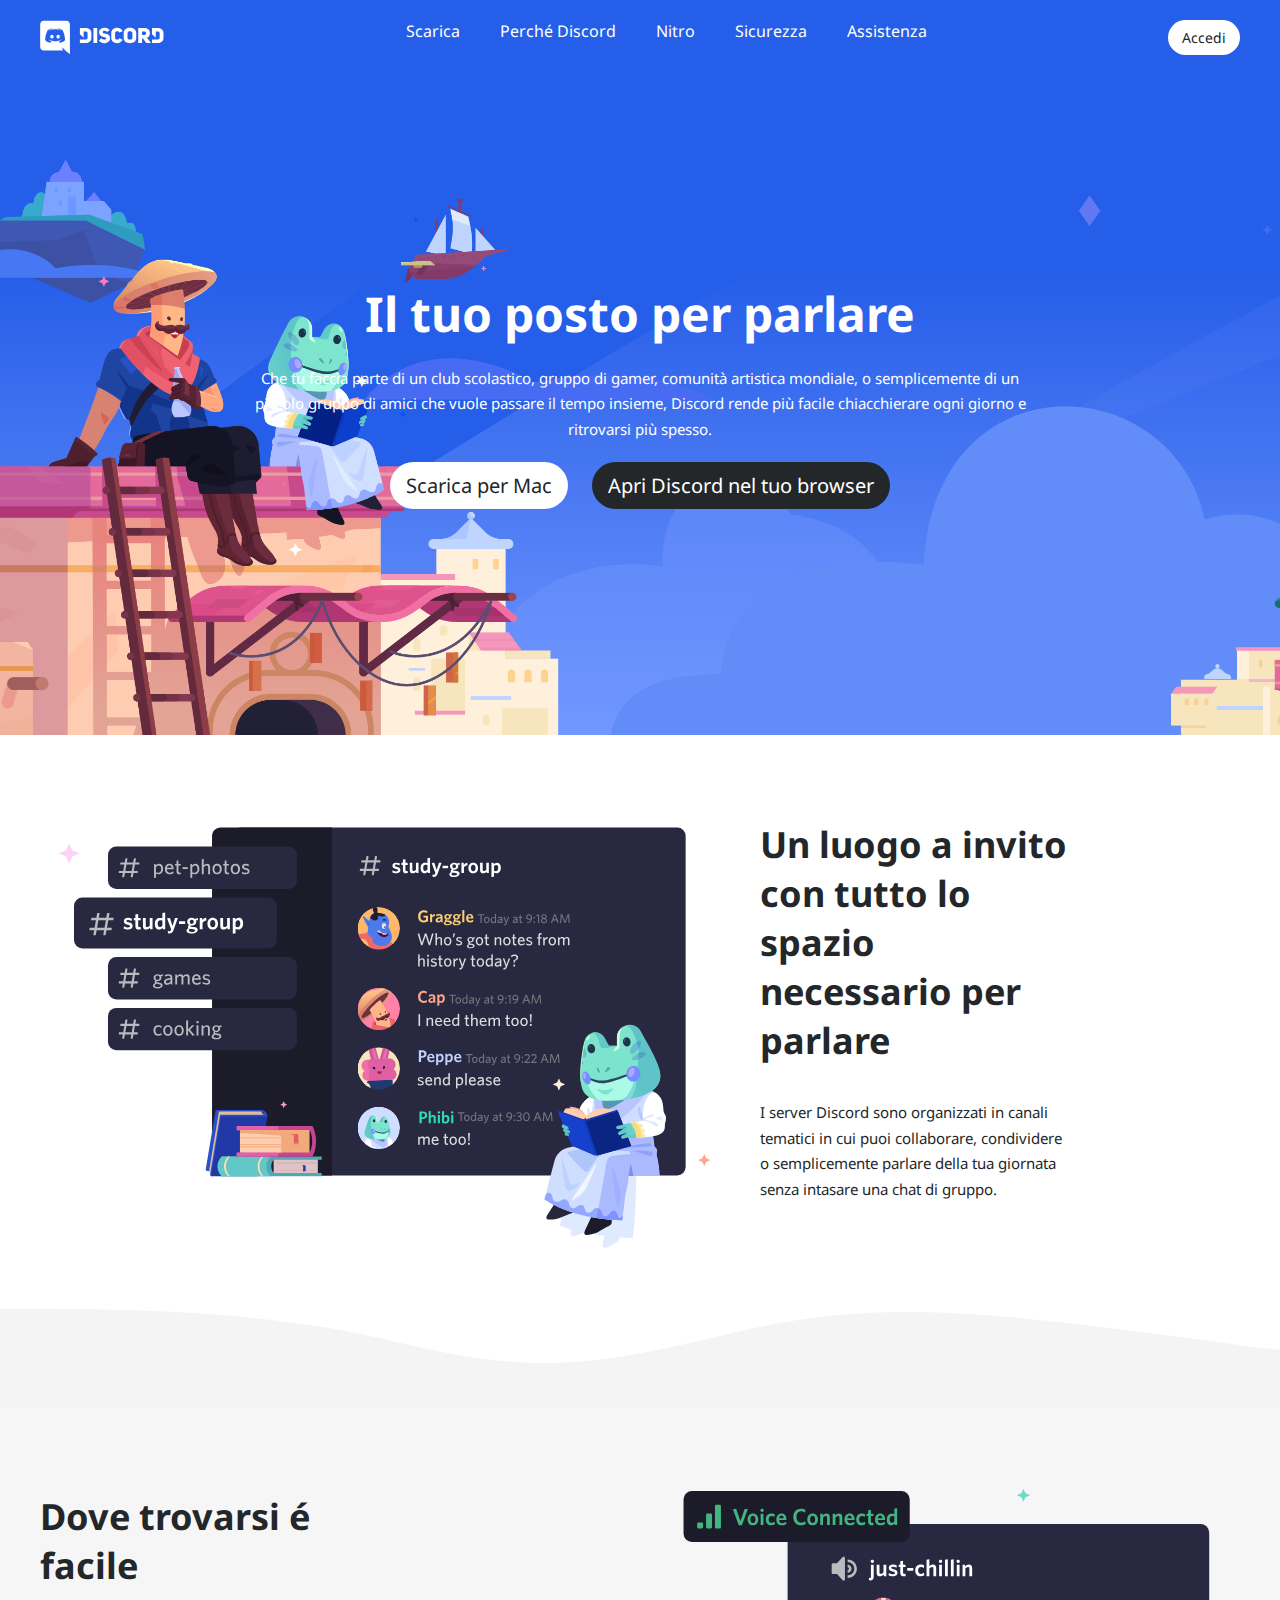
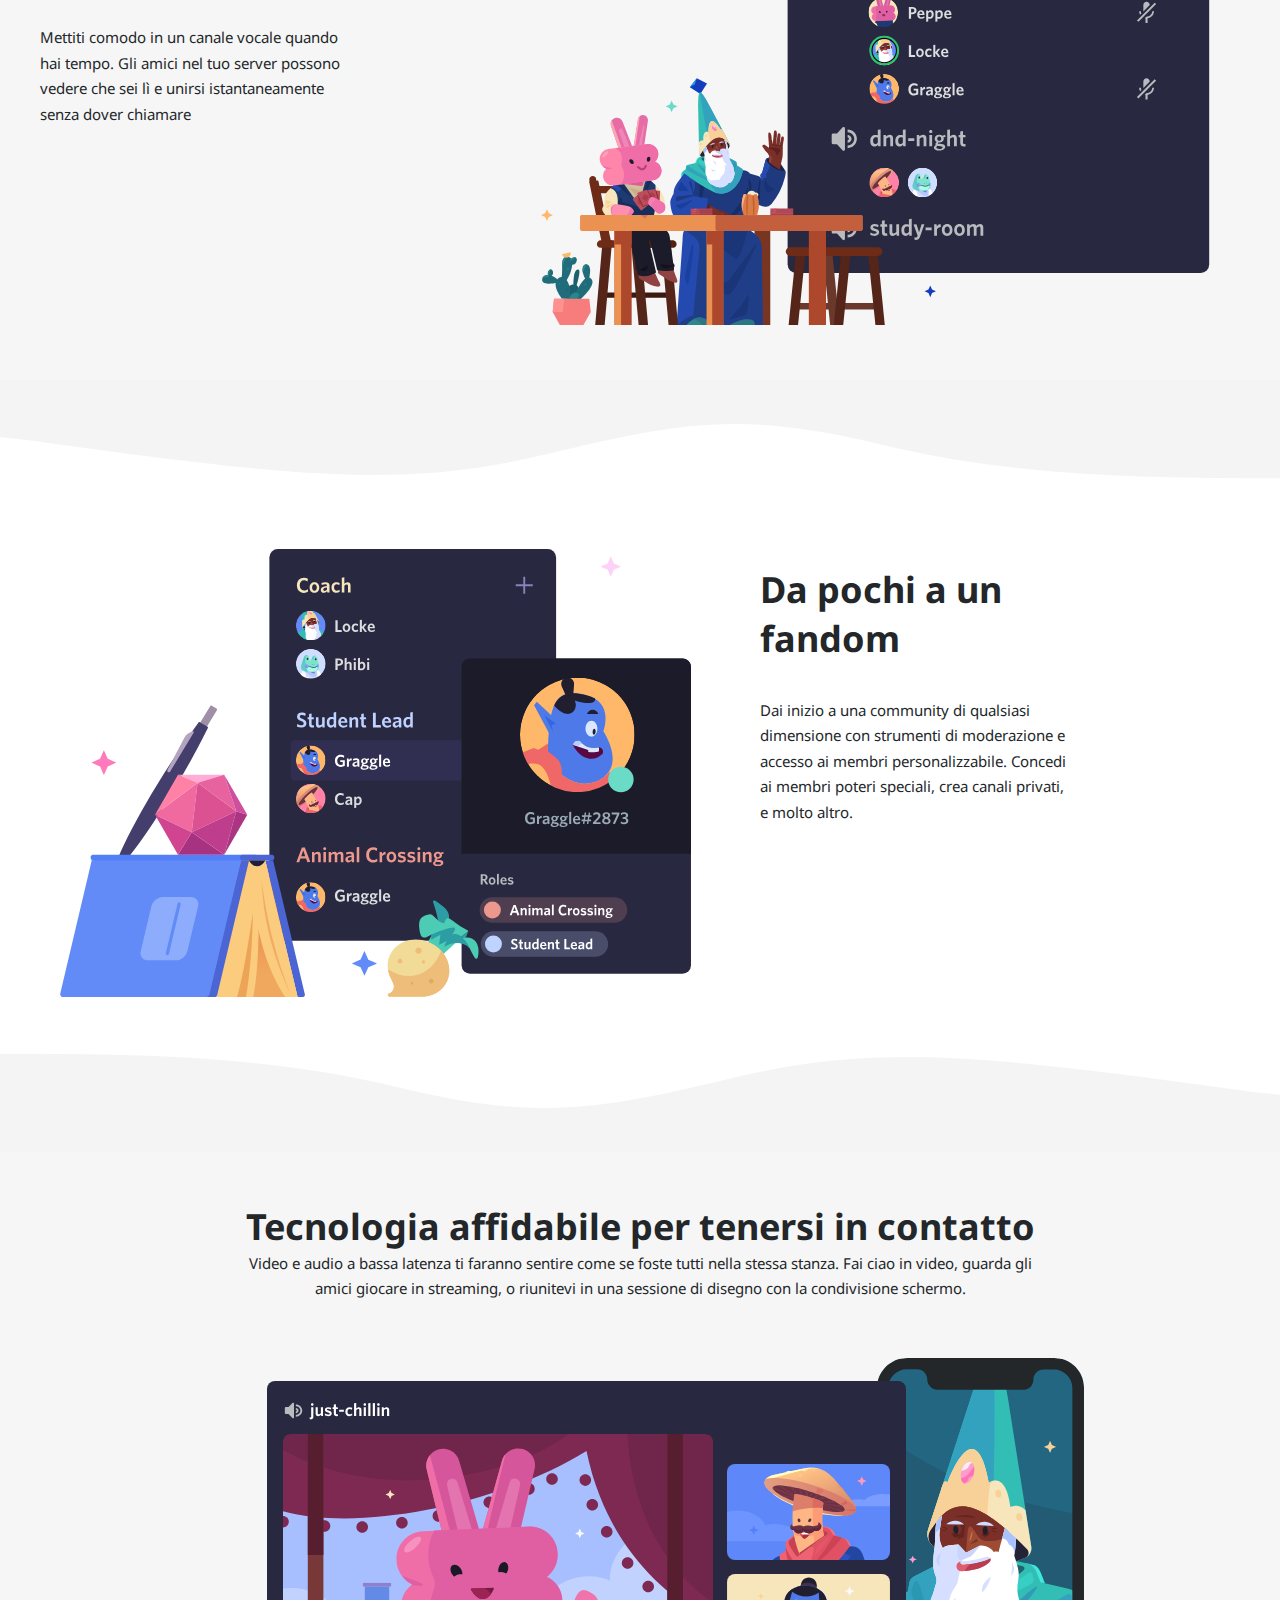
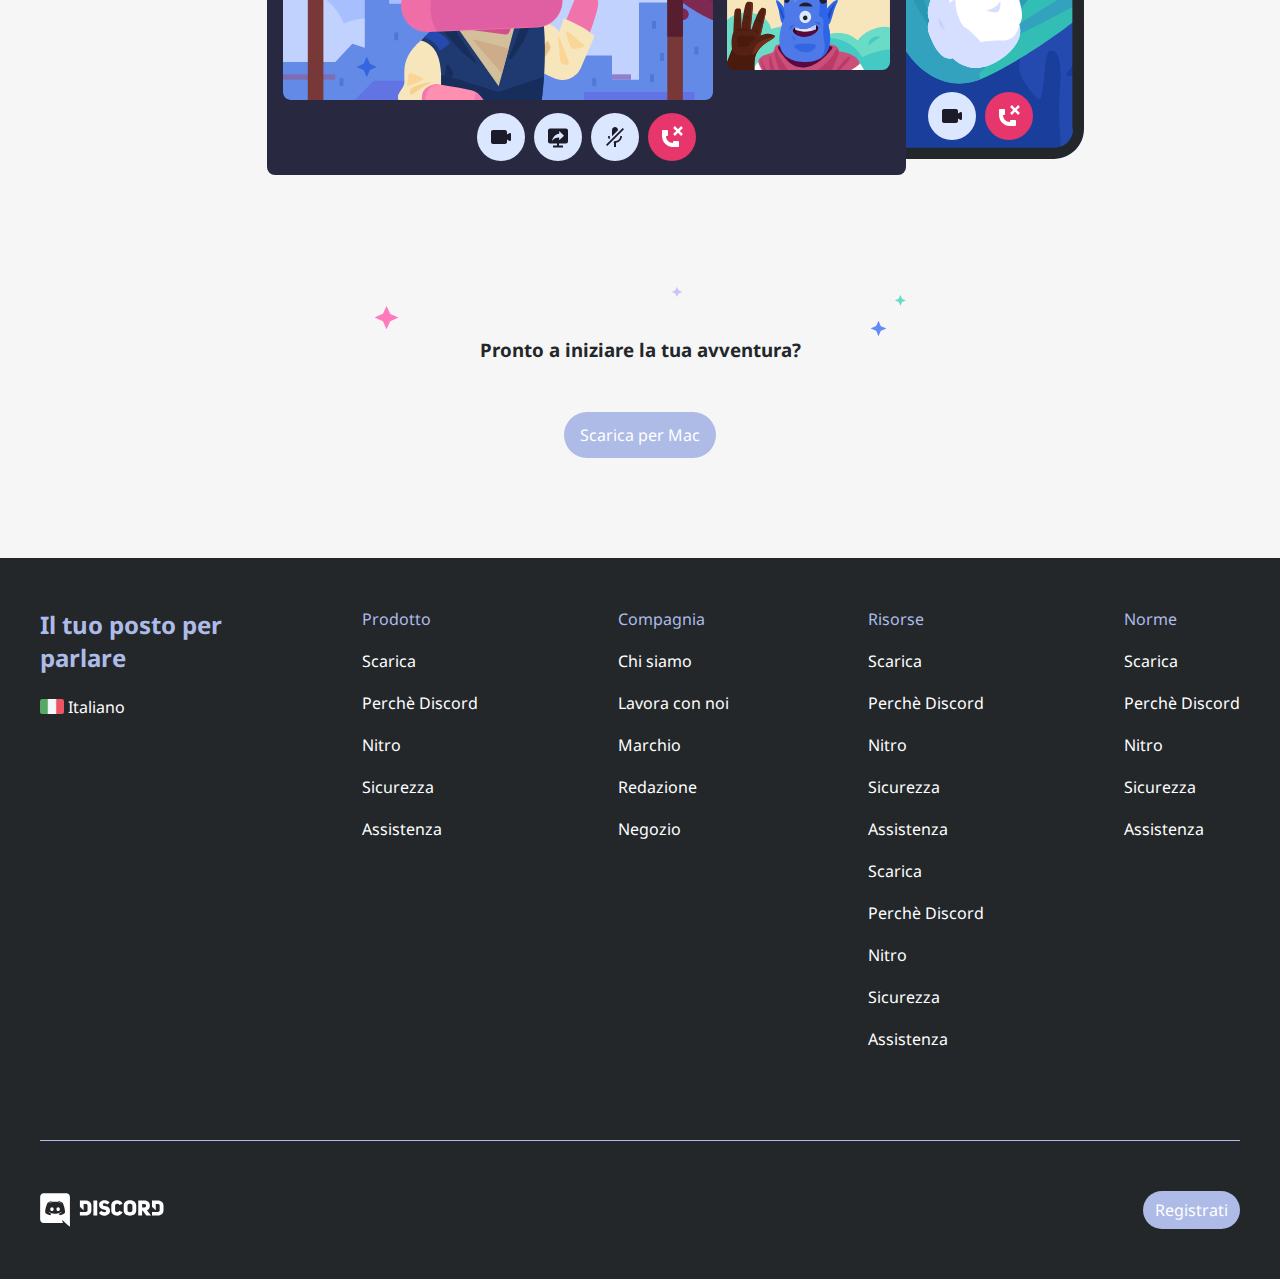
==== commit 4f001f09: "update wave" ====
--- a/index.html
+++ b/index.html
@@ -79,7 +79,7 @@
                 </div>
             </div>
         </section>
-        <div class="wave"></div>
+        <div class="wave-upside-down"></div>
         <section id="community">
             <div class="container d-flex">
                 <div class="left">
--- a/css/style.css
+++ b/css/style.css
@@ -49,7 +49,7 @@
     font-size: 3em;
 }
 p {
-    font-size: 19px;
+    font-size: 15px;
     line-height: 1.7;
 }
 .d-pad-bottom {
@@ -68,12 +68,8 @@
 .right {
     width: 40%;
 }
-.right h2 {
-    font-size: 40px;
-    padding: 30px 130px 0 0;
-}
-.right h2 p {
-    padding: 30px 130px 0 0;
+main h2 {
+    font-size: 36px;
 }
 .bg-stars {
     background-image: url('../img/stars.svg');
@@ -137,8 +133,15 @@
 .wave {
     background-image: url('../img/wave.svg');
     min-height: 100px;
-    background-color: #F6F6F6;
-}
+    opacity: 0.04;
+}
+.wave-upside-down {
+    background-image: url('../img/wave.svg');
+    min-height: 100px;
+    opacity: 0.04;
+    transform: rotate(0.5turn);
+}
+
 /* buttons */ 
     a.btn {
         display: inline-block;
@@ -149,23 +152,36 @@
         font-size: 14px;
         text-decoration: none;
     }
+    a.btn:hover {
+        box-shadow: 10px 5px 11px;
+        transition-delay: 0.5s ease-out;
+        
+    }
     a.left-btn {
         display: inline-block;
         background-color: var(--color-secondary);
         color: var(--color-primary);
-        padding: 12px 20px;
+        padding: 10px 16px;
         border-radius: 28px;
         text-decoration: none;
-        font-size: 1.5em;   
+        font-size: 20px;   
+    }
+    a.left-btn:hover {
+        box-shadow: 11px 12px 12px 3px;
+        transition-delay: 0.5s ease-out;
     }
     a.right-btn {
         display: inline-block;
         background-color: var(--color-primary);
         color: var(--color-secondary);
-        padding: 12px 20px;
+        padding: 10px 16px;
         border-radius: 28px;
         text-decoration: none;
-        font-size: 1.5em;    
+        font-size: 20px;    
+    }
+    a.right-btn:hover {
+        box-shadow: 11px 12px 12px 3px;
+        transition-delay: 0.5s ease-out;
     }
     a.left-btn, a.right-btn {
         margin: 0 10px;
@@ -191,4 +207,14 @@
         padding: 8px 12px;
         border-radius: 20px;
         text-decoration: none;
+    }
+
+    #feature h2, #feature p {
+        padding: 35px 170px 0 0;
+    }
+    #channel h2, #channel p {
+        padding: 35px 170px 0 0;
+    }
+    #community h2, #community p {
+        padding: 35px 170px 0 0;
     }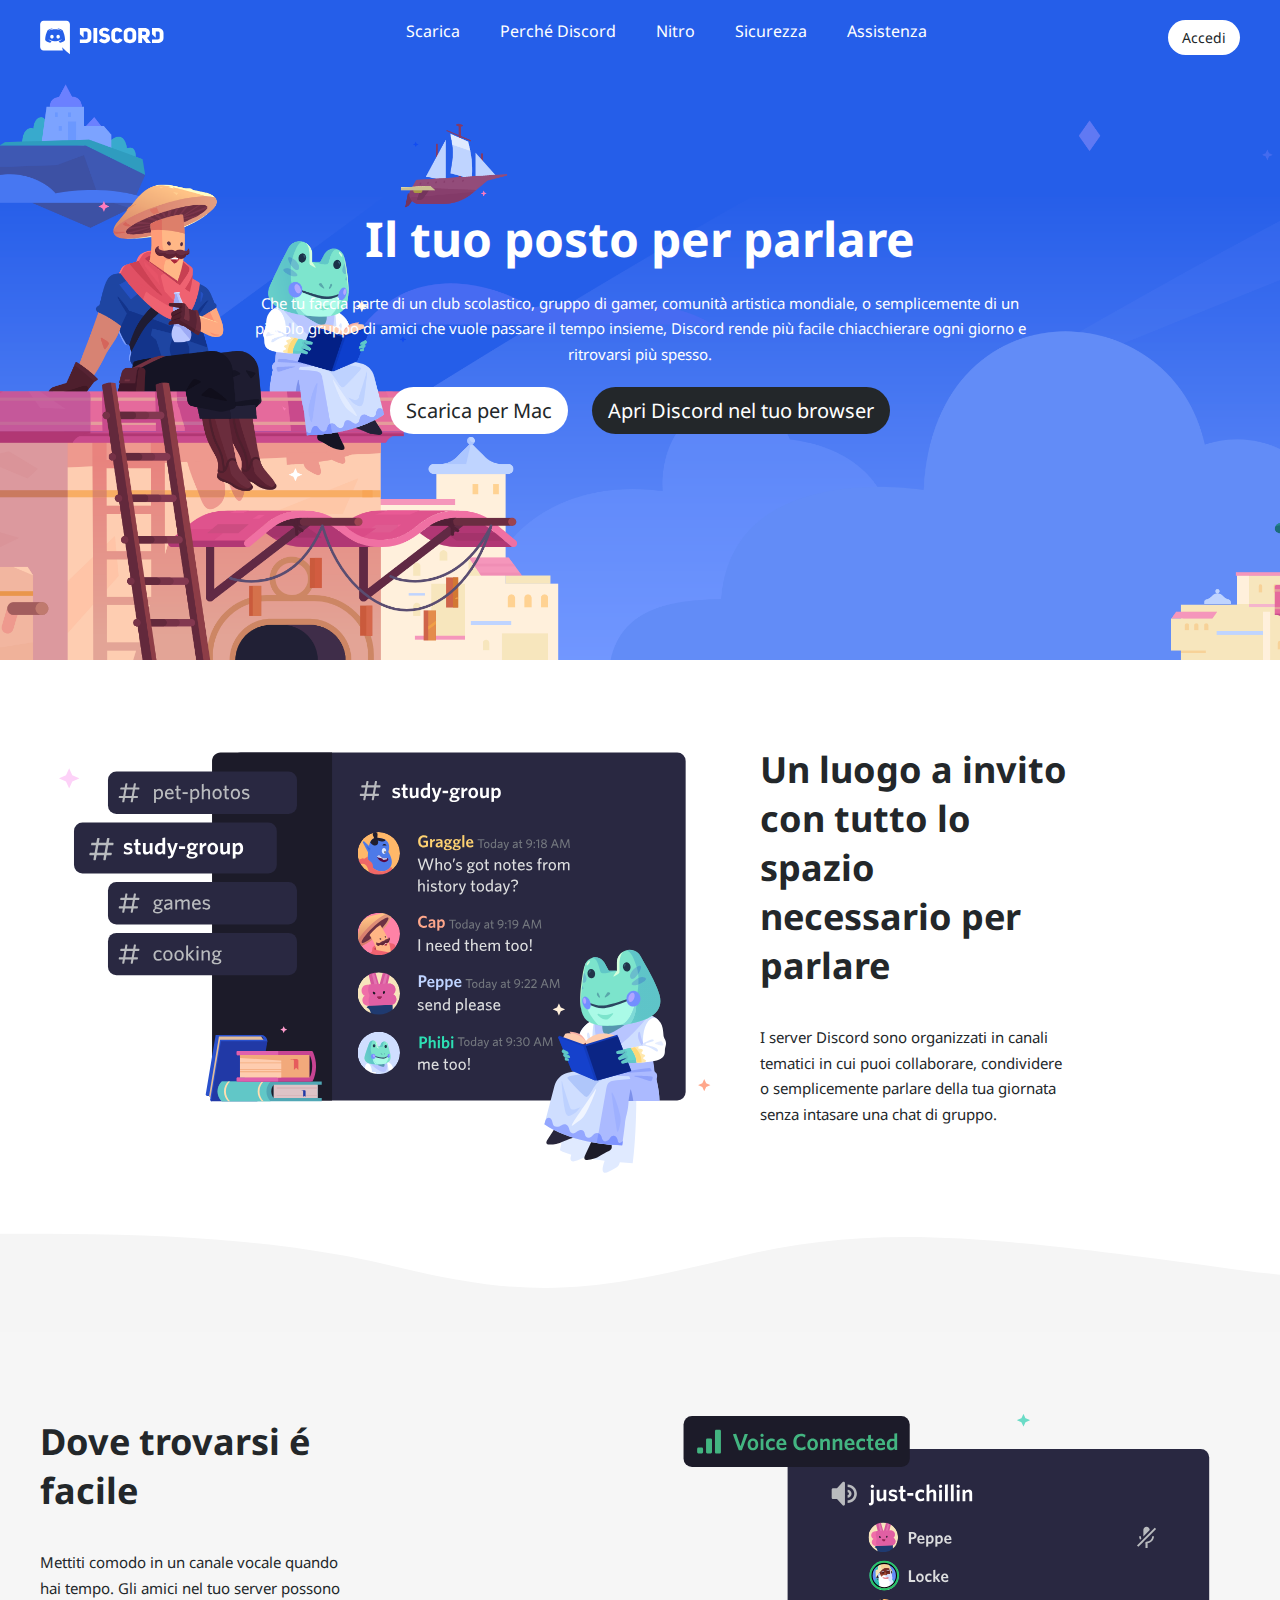
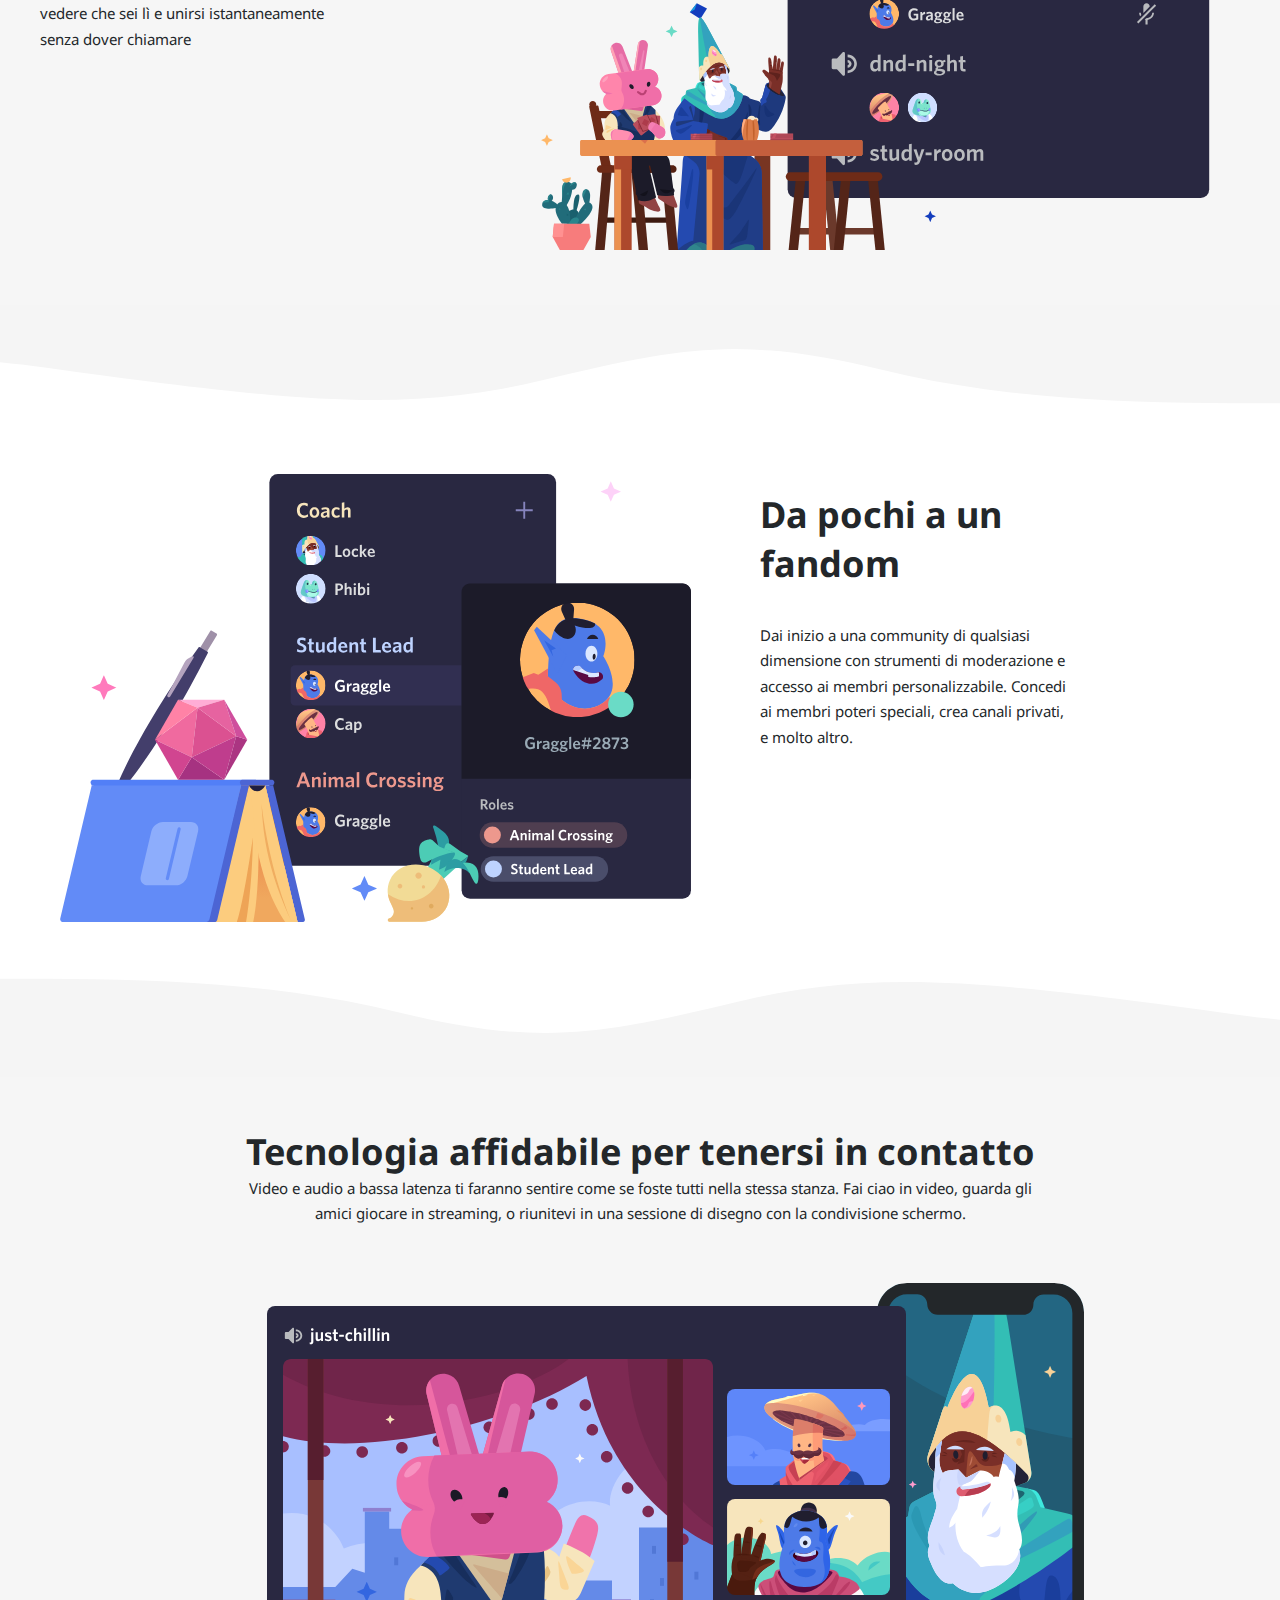
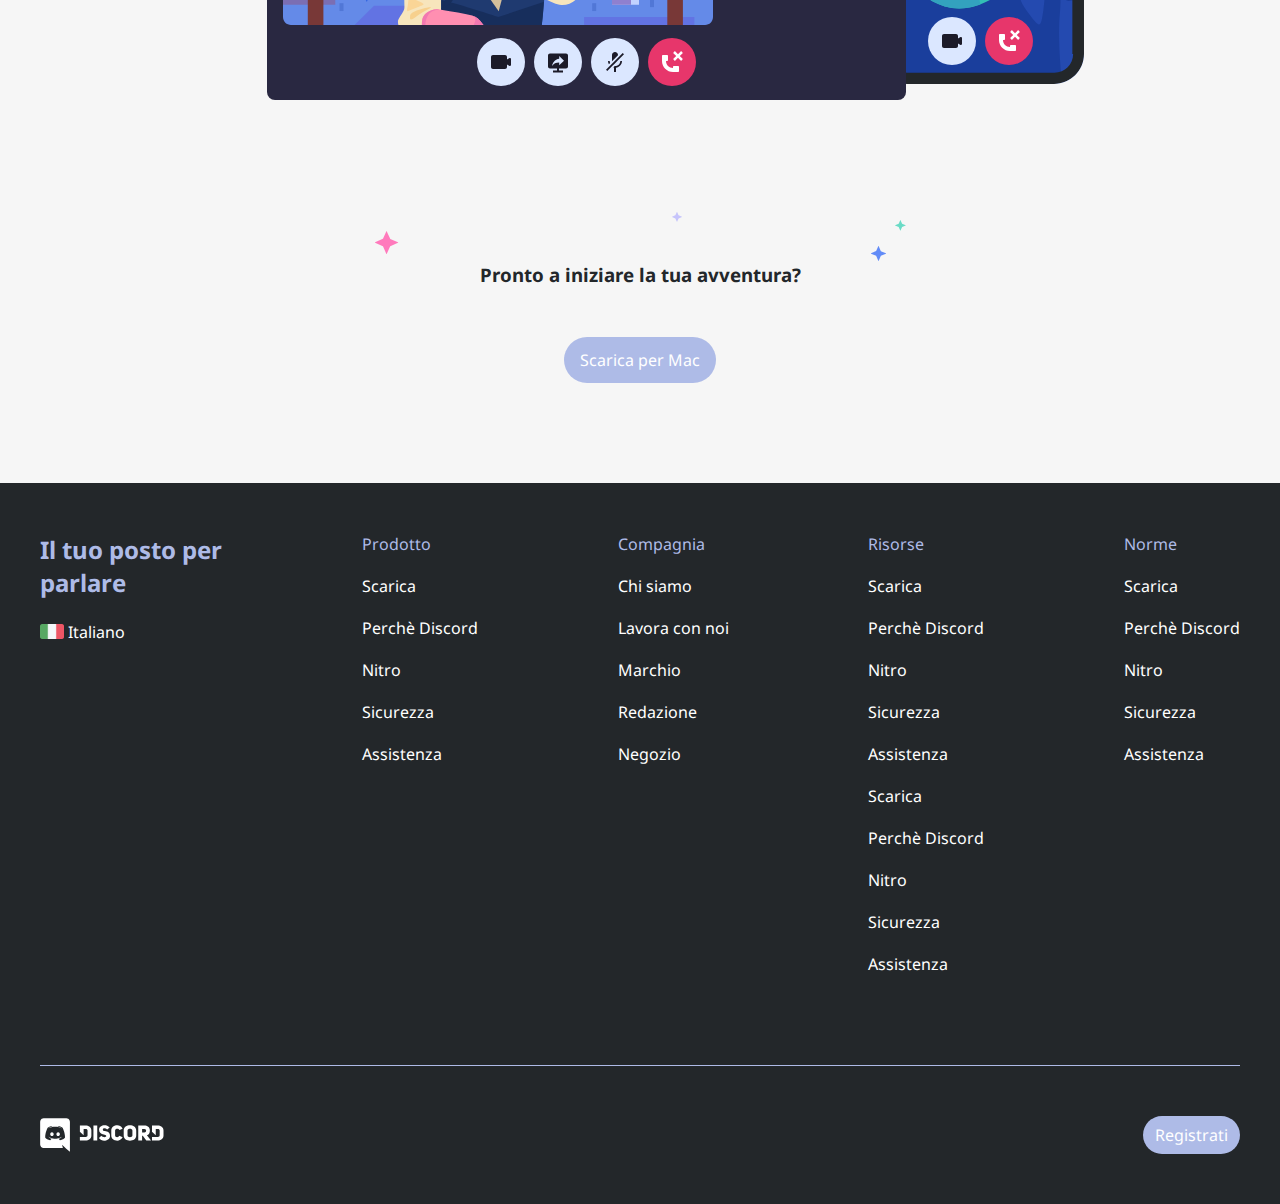
==== commit e8e478fb: "fixed navigation" ====
--- a/index.html
+++ b/index.html
@@ -19,17 +19,19 @@
 
 <body>
     <header>
-        <nav class="container d-flex space-between">
-            <img src="img/logo.svg" alt="Logo Discord">
-            <ul class="d-flex">
-                <li><a href="#">Scarica</a></li>
-                <li><a href="#">Perché Discord</a></li>
-                <li><a href="#">Nitro</a></li>
-                <li><a href="#">Sicurezza</a></li>
-                <li><a href="#">Assistenza</a></li>
-            </ul>
-            <a href="#" class="btn">Accedi</a>
-        </nav>
+        <div class="navigation">
+            <nav class="container d-flex space-between ">
+                <img src="img/logo.svg" alt="Logo Discord">
+                <ul class="d-flex">
+                    <li><a href="#">Scarica</a></li>
+                    <li><a href="#">Perché Discord</a></li>
+                    <li><a href="#">Nitro</a></li>
+                    <li><a href="#">Sicurezza</a></li>
+                    <li><a href="#">Assistenza</a></li>
+                </ul>
+                <a href="#" class="btn">Accedi</a>
+            </nav>
+        </div>
             <div id="hero" class="d-flex align-items-center">
                 <div class="small-container">
                     <h1 class="d-pad-bottom">Il tuo posto per parlare</h1>
--- a/css/style.css
+++ b/css/style.css
@@ -30,6 +30,11 @@
     background-color: var(--color-header-bg);
     color: var(--color-secondary);
 }
+.navigation {
+    position: fixed;
+    width: 100%;
+    background-color: var(--color-header-bg);
+}
 li a {
     color: var(--color-secondary);
     text-decoration: none;
@@ -153,9 +158,8 @@
         text-decoration: none;
     }
     a.btn:hover {
-        box-shadow: 10px 5px 11px;
-        transition-delay: 0.5s ease-out;
-        
+        box-shadow: 10px 6px 10px #272323e3;
+        transition-duration: 0.5s;
     }
     a.left-btn {
         display: inline-block;
@@ -167,8 +171,9 @@
         font-size: 20px;   
     }
     a.left-btn:hover {
-        box-shadow: 11px 12px 12px 3px;
-        transition-delay: 0.5s ease-out;
+        box-shadow: 11px 12px 12px #272323e3;
+        transition-duration: 0.5s;
+
     }
     a.right-btn {
         display: inline-block;
@@ -180,8 +185,9 @@
         font-size: 20px;    
     }
     a.right-btn:hover {
-        box-shadow: 11px 12px 12px 3px;
-        transition-delay: 0.5s ease-out;
+        box-shadow: 11px 12px 12px #272323e3;
+        transition-duration: 0.5s;
+
     }
     a.left-btn, a.right-btn {
         margin: 0 10px;
@@ -195,6 +201,11 @@
         text-decoration: none;
         margin-bottom: 100px;
     }
+    a.bottom-btn:hover {
+        box-shadow: 10px 8px 10px #272323e3;
+        transition-duration: 0.5s;
+    }
+
     #white-down-arrow {
         color: var(--color-secondary);
     }
@@ -207,6 +218,10 @@
         padding: 8px 12px;
         border-radius: 20px;
         text-decoration: none;
+    }
+    a.btn-bottom-right:hover {
+        box-shadow: 11px 12px 10px #6e6d6def;
+        transition-duration: 0.5s;
     }
 
     #feature h2, #feature p {
